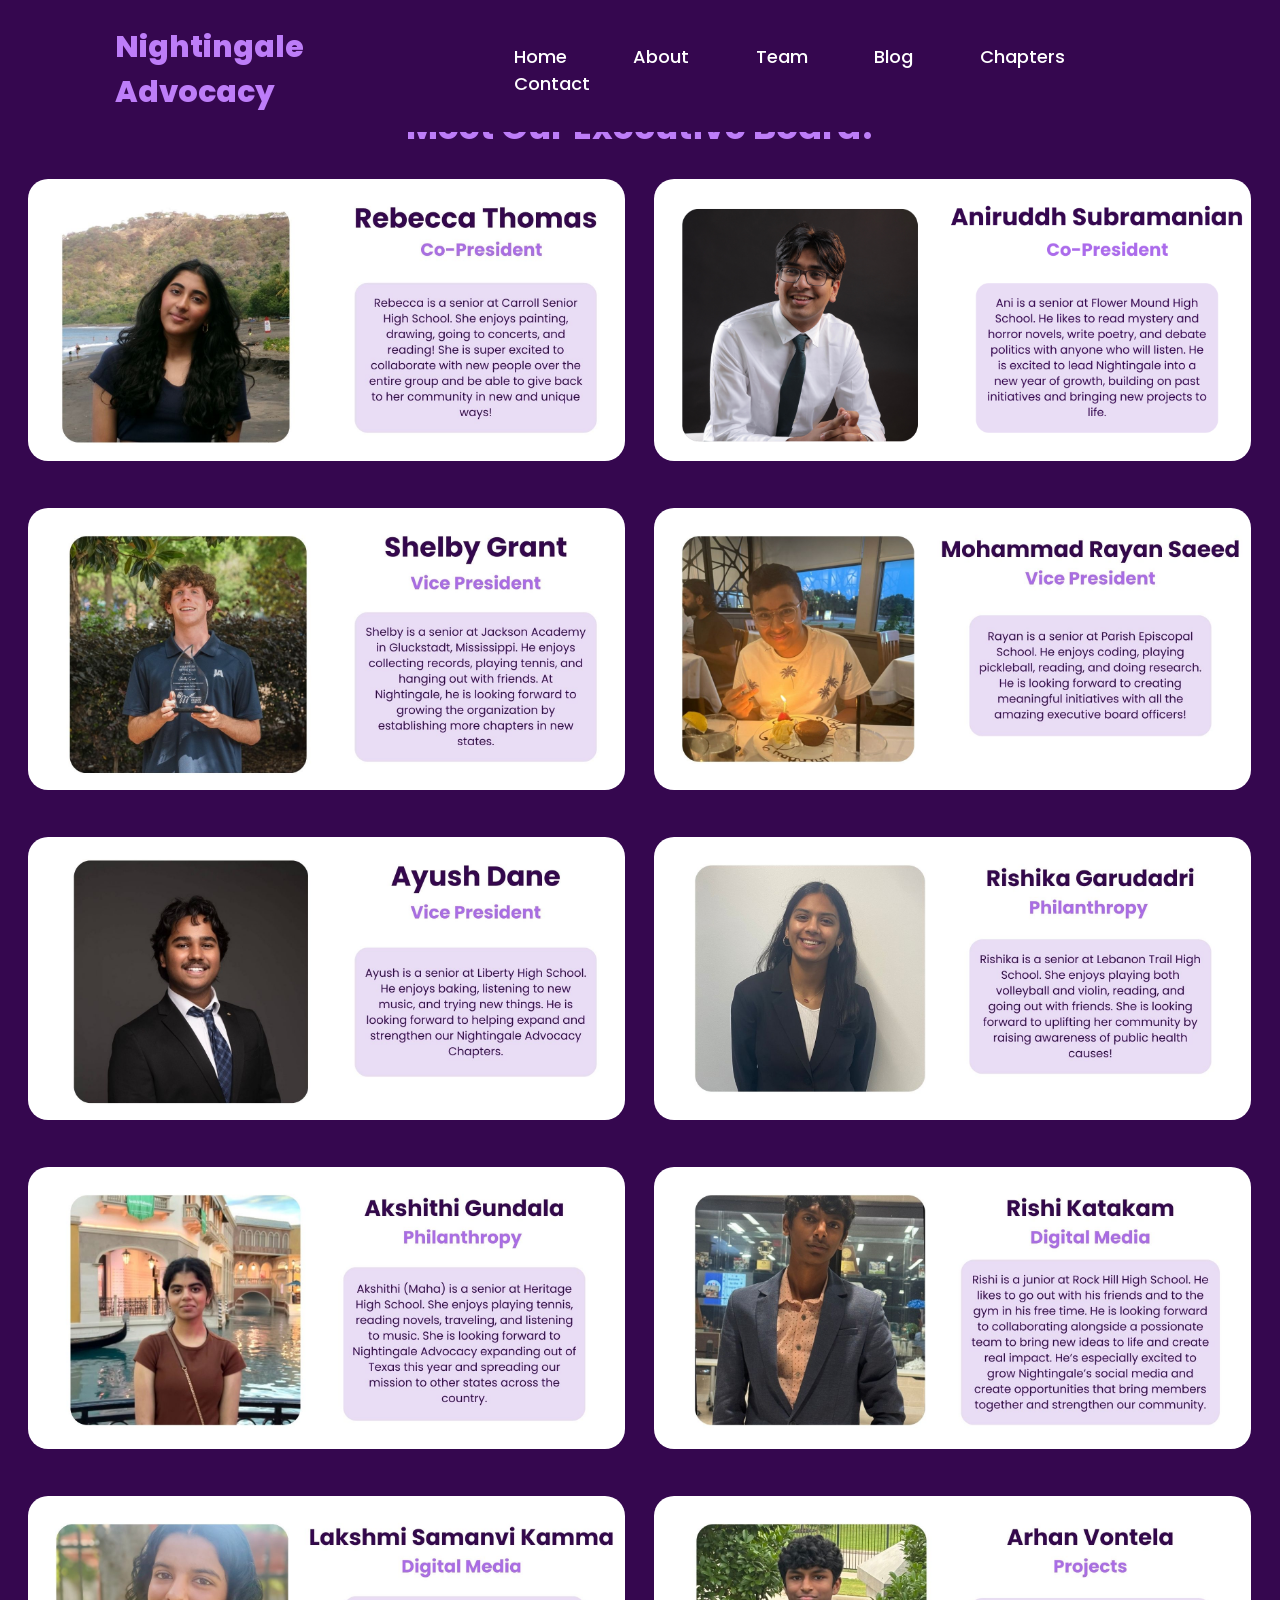
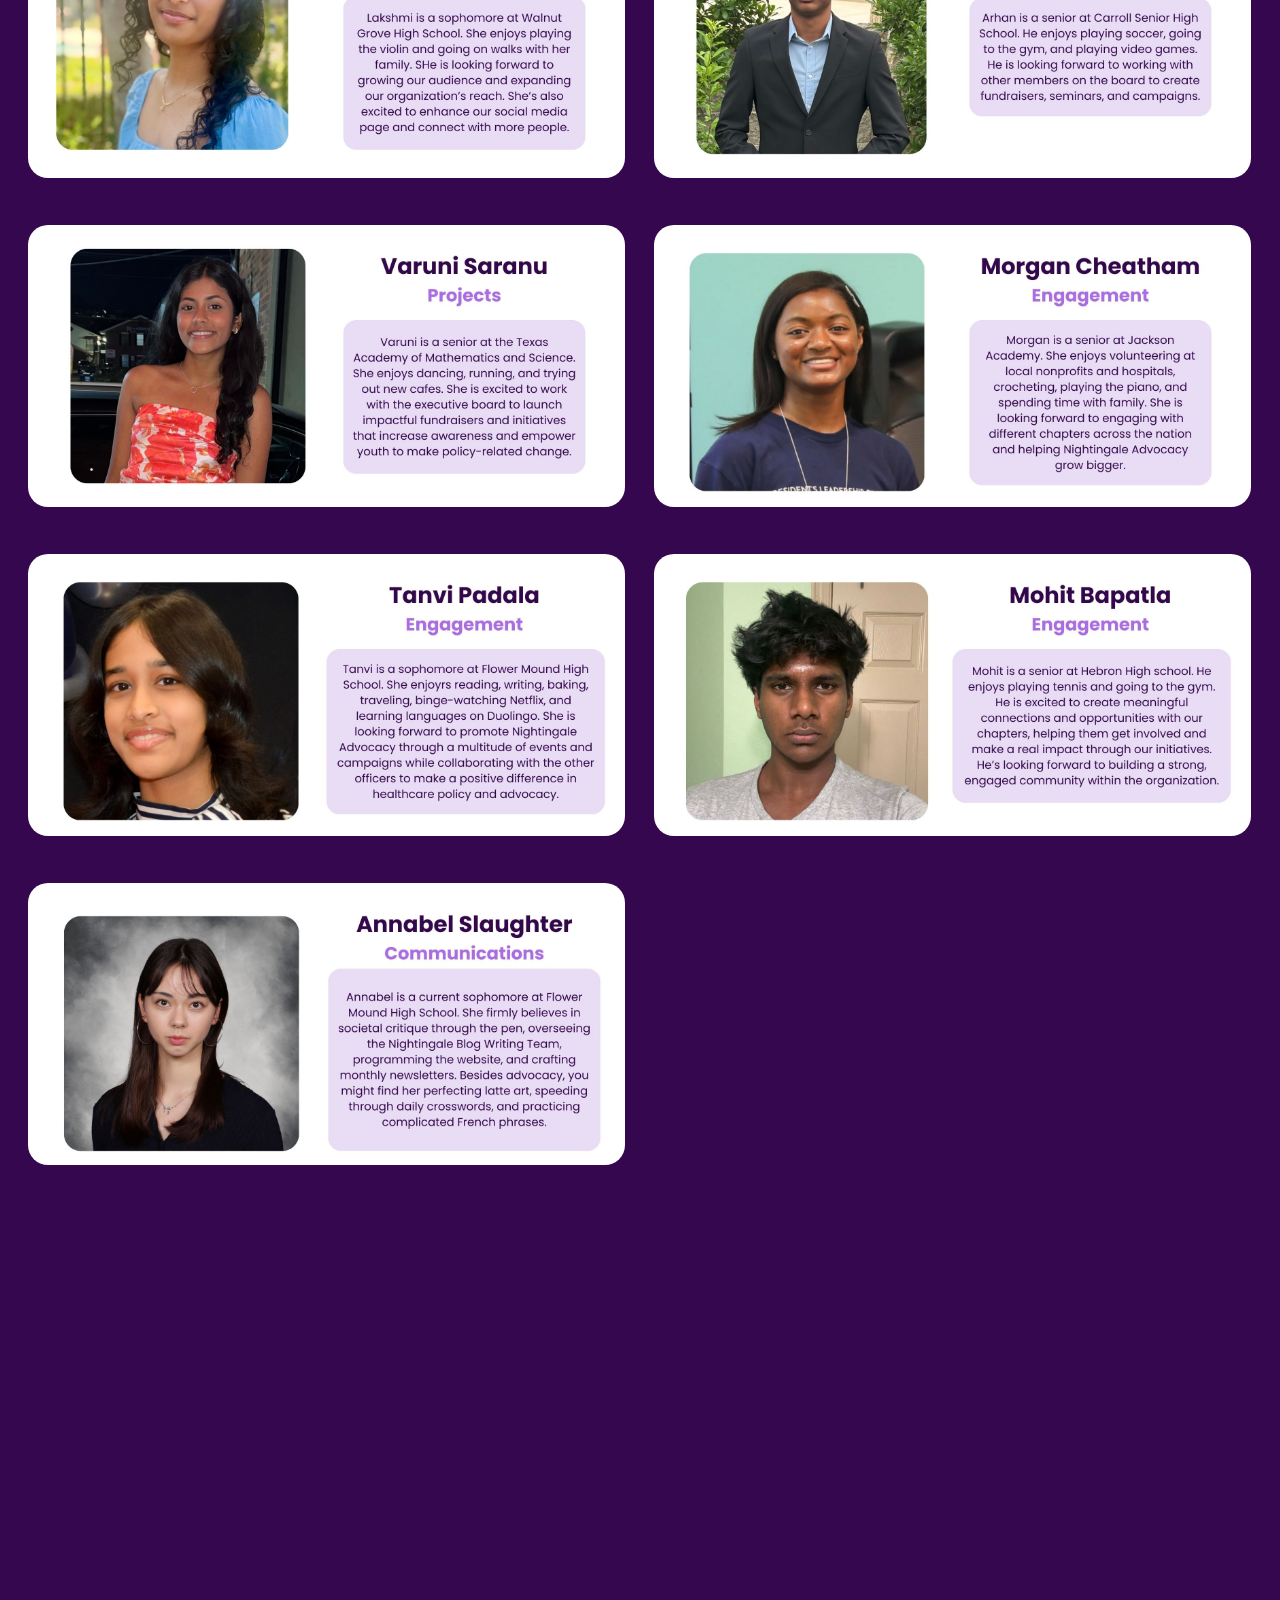
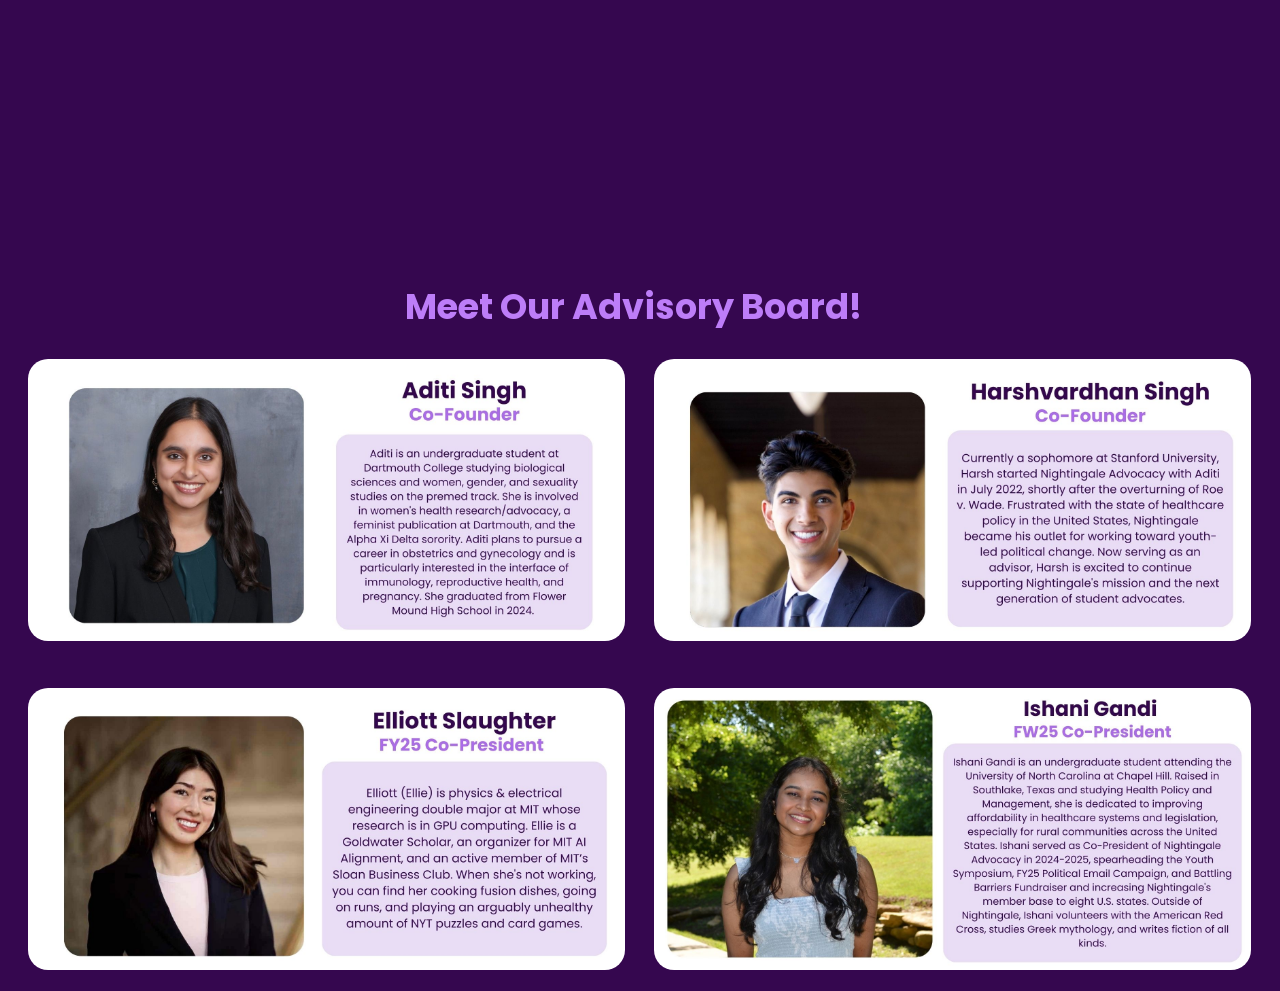
==== Ragebait/team.html @ 2f923172 "Add files via upload" ====
<!doctype html>
<html lang="en">
  <head>
    <meta charset="UTF-8" />
    <meta name="viewport" content="width=device-width, initial-scale=1.0" />
    <link
      rel="stylesheet"
      href="https://cdnjs.cloudflare.com/ajax/libs/font-awesome/6.5.2/css/all.min.css"
    />
    <link rel="stylesheet" href="style.css" />
    <link rel="shortcut icon" href="images/nightingalelogo_35074f.png" />
    <title>Nightingale Advocacy | The Future of Healthcare Reform</title>
  </head>
  <body>
    <header>
      <a href="index.html" class="logo">Nightingale Advocacy</a>
      <nav>
        <a href="index.html" class="active"> Home</a>
        <a href="about.html">About</a>
        <a href="team.html">Team</a>
        <a href="blog.html">Blog</a>
        <a href="chapters.html">Chapters</a>
        <a href="mailto:nightingaleadvocacy@gmail.com">Contact</a>
      </nav>
    </header>
    <section class="team">
      <h1 class="team">Meet Our Executive Board!</h1>
      <div class="container">
        <div class="exec-cards-a">
          <img src="images/rebecca bio.jpg" alt="Rebecca Thomas" />
        </div>
        <div class="exec-cards-b">
          <img src="images/ani bio.png" alt="Aniruddh Subramanian" />
        </div>
      </div>

      <div class="container">
        <div class="exec-cards-a">
          <img src="images/shelby bio.jpg" alt="Shelby Grant" />
        </div>
        <div class="exec-cards-b">
          <img src="images/rayan bio.jpg" alt="Mohammed Rayan Saeed" />
        </div>
      </div>

      <div class="container">
        <div class="exec-cards-a">
          <img src="images/ayush bio.jpg" alt="Ayush Dane" />
        </div>
        <div class="exec-cards-b">
          <img src="images/rishika bio.jpg" alt="Rishika Garudadri" />
        </div>
      </div>

      <div class="container">
        <div class="exec-cards-a">
          <img src="images/maha bio.jpg" alt="Maha Gundala" />
        </div>
        <div class="exec-cards-b">
          <img src="images/rishi bio.jpg" alt="Rishi Katakam" />
        </div>
      </div>

      <div class="container">
        <div class="exec-cards-a">
          <img src="images/lakshmi bio.jpg" alt="Lakshmi Samanvi Kamma" />
        </div>
        <div class="exec-cards-b">
          <img src="images/arhan bio.jpg" alt="Arhan Vontela" />
        </div>
      </div>

      <div class="container">
        <div class="exec-cards-a">
          <img src="images/varuni bio.jpg" alt="Varuni Saranu" />
        </div>
        <div class="exec-cards-b">
          <img src="images/morgan bio.jpg" alt="Morgan Cheatham" />
        </div>
      </div>

      <div class="container">
        <div class="exec-cards-a">
          <img src="images/tanvi bio.jpg" alt="Tanvi Padala" />
        </div>
        <div class="exec-cards-b">
          <img src="images/mohit bio.jpg" alt="Mohit Bapatla" />
        </div>
      </div>

      <div class="container">
        <div class="exec-cards-a">
          <img src="images/annabel.jpg" alt="Annabel Slaughter" />
        </div>
      </div>
    </section>

    <section class="advisory">
      <h1 class="advisory">Meet Our Advisory Board!</h1>
      <div class="container-2">
        <div class="exec-cards-c">
          <img src="images/aditi.jpg" alt="Aditi Singh" />
        </div>
        <div class="exec-cards-d">
          <img src="images/harshvardhan.jpg" alt="Harshvardhan Singh" />
        </div>
      </div>
      <div class="container-2">
        <div class="exec-cards-c">
          <img src="images/elliott.jpg" alt="Elliott Slaughter" />
        </div>
        <div class="exec-cards-d">
          <img src="images/ishani.jpg" alt="Ishani Gandi" />
        </div>
      </div>
    </section>
  </body>
</html>
---- Ragebait/style.css ----
@import url(https://fonts.googleapis.com/css2?family=Poppins%3Awght%40100%3B200%3B300%3B400%3B500%3B600&display=swap%27%29%3B);

*{
    margin: 0;
    padding: 0;
    box-sizing: border-box;
    text-decoration: none;
    border: none;
    outline: none;
    font-family: 'Poppins', sans-serif;
    scroll-behavior: smooth;}

    html{
        font-size: 62.5%;
    }

    body{
        width: 100%;
        height: 100vh;
        overflow-x: hidden;
        background-color: #35074f; /* change this later */
        color: white;
    }

    header{ /* change all these image details as you see fit later..maybe make it cuter? */
        margin-top: 0;
        position: fixed;
        top: 0;
        left: 0;
        width: 100%;
        padding: 1rem 9%;
        padding-top: 25px;
        padding-bottom: 17px;
        background-color: #35074f;
        filter: drop-shadow(10px);
        display: flex;
        justify-content: space-between;
        align-items: center;
        z-index: 1001;
    }

        .logo{
            font-size: 3rem;
            color: #bd7df8; /* change later to match color scheme */
            font-weight: 800;
            cursor: pointer;
            transition: 0.5s ease;

        }

        .logo:hover{
            transform: scale(1.1);
        }

        nav a{
            font-size: 1.8rem;
            color: white; /* change later to match color scheme */
            margin-left: 6.36rem;
            font-weight: 500;
            transition: 0.3s ease;
            border-bottom: 3px solid transparent;
        }

        nav a:hover,
        nav a:active{
            color: #bd7df8; /* change later to match color scheme */
            border-bottom: 3px solid #bd7df8; 
        }

        @media(max-width:995px){
            nav{
                position: absolute; /* modify all da color stuff here */
                display: none;
                top: 0;
                right: 0;
                width: 40%;
                border-left: 3px solid #bd7df8;
                border-bottom: 3px solid #bd7df8;
                border-bottom-left-radius: 2rem;
                padding: 1rem solid;
                background-color: #35074f;
                border-top: 0.1rem solid#bd7df8;

            }
        
        
        nav.active{
            display: block;
        }
        
        nav a{
            display: block;
            font-size: 2rem;
            margin:3rem 0;
        }

        nav a:hover,
        nav a:active{
            padding: 1rem;
            border-radius: 0.5rem;
            border-bottom: 0.5rem solid #bd7df8;
        }
}


section{
    min-height: 100vh;
    padding: 5rem 9%;
}

.home{
    display: flex;
    justify-content: center;
    align-items: center;
    gap: 8rem;
    background-color: #35074f;
}

.home .home-content h1{
    font-size: 6rem;
    font-weight:700;
    line-height: 1.3;
    margin-top: 6rem;
}

span{
    color: #bd7df8;
}

.home-content h3{
    font-size: 4rem;
    margin-bottom: 1rem;
    font-weight: 500;
    margin: 1.3rem 0;
}

.home-content p{
    font-size: 1.4rem;
    margin: 1rem 0 0 0;
    text-align: justify;
}

.home-img{
    border-radius: 50%; 
}

.home-img img{
    position: relative;
    width: 32vw;
    border-radius: 50%;
    box-shadow: 0 0 25px solid #bd7df8;
    cursor: pointer;
    transition: 0.2s linear;
}

.home-img img:hover{
    font-size: 1.8rem;
    font-weight: 500;;
}

.social-icons a{
    display: inline-flex;
    justify-content: center;
    align-items: center;
    width: 4rem;
    height: 4rem;
    background-color: transparent;
    border: 0.2rem solid #bd7df8;
    font-size: 2rem;
    border-radius: 50%;
    margin: 3rem 1.5rem 3rem 0;
    transition: 0.3s ease;
    color: white; /* change later to match color scheme */
}

.social-icons a:hover{
    color:#bd7df8;
    transform: scale(1.3)translateY(-5px);
    background-color: #bd7df8;
    box-shadow: 0 0 25px #bd7df8;
}

.btn{
    display: inline-block;
    padding: 1rem 2.8rem;
    background-color: #35074f;
    border-radius: 4rem;
    font-size: 1.6rem;
    color: #bd7df8;
    letter-spacing: 0.3rem;
    font-weight: 600;
    border: 2px solid #bd7df8;
    transition: 0.3s ease;
    cursor: pointer;
}

.btn:hover{
    transform: scale(1.05);
    background-color: #bd7df8;
    color: #bd7df8;
box-shadow: 0 0 25px #bd7df8;
}

.typing-text{
    font-size: 34px; /*og 34px*/
    font-weight: 600;
    min-width: 280px;
}

.typing-text span{
    position: relative;
}

.typing-text span::before{
    content: "the future of healthcare reform";
    color: #bd7df8;
    animation: words 20s infinite
}

.typing-text span::after{
    content: "";
    background-color: #35074f;
    position: absolute;
    width: calc(100% + 8px);
    height: 100%;
    border-left: 3px solid #35074f;
    right: -8;
    animation: cursor 0.6s infinite;
}

@keyframes cursor{
    to{
        border-left: 3px solid #bd7df8;
        }
}

@keyframes words{
    0%, 20%{
        content: "a youth-led nonprofit";
    }
    21%, 40%{
        content: "1.7K+ student advocates";
        }
    41%, 60%{
        content: "next-gen policy reform";
    }
    61%, 80%{
        content: "50+ chapters nationwide";
    }
    81%, 100%{
        content: "the future of healthcare";
    }
}

@media (max-width: 1000px){
    .home{
        gap: 4rem;
    }
}

@media (max-width: 995px){
    .home{
        flex-direction: column;
        margin: 5rem 4rem;
    }
}

    .home .home-content h3{
        font-size: 3rem;
    }

    .home .home-content h1{
        font-size: 6rem;
    }

    .home-img img{
        width: 70vh;
        margin-top: 4rem;
    }

    .about .about-mission h1{
        font-size: 4rem;
        color: #35074f;
        text-align: center;
        margin-top: 3rem;
    }

    .about .about-mission p{
        font-size: 1.5rem;
        margin-top: 2rem;
        line-height: 1.6;
        margin-right: 5rem;
        margin-left: 5rem;
        color: black;
        
    }

    .about .white-box{
        background-color: white;
        border: 2px solid #bd7df8;
        padding-right: 7px;
        padding-left: 7px;
        padding-bottom: 35px;
        margin-top: 50px;
        margin-bottom: 20px;
        border-radius: 20px;

    }

    .about .about-origins h1{
        font-size: 3.7rem;
        color: #35074f;
        margin-left: .005rem;
    }

    .about .about-origins p{
        font-size: 1.7rem;
        width: 45%;
        height: 100%;
        margin-top: 5rem;
        margin-bottom: 10rem;
        color: rgb(89, 89, 89);
        float: left;

    }

    .about .poople-box{
        background-color: #e7d5f9;
        border: 2px solid #35074f;
        padding-right: 0px;
        padding-left: 148px;
        padding-bottom: 35px;
        padding-top: 25px;
        margin-right: -250px;
        margin-left: -150px;
        margin-top: 50px;
        height: 58rem;
    }

    

    .about .origins-img{
        float: right;
        width: 50%;
        height: 50%;
        margin: 0 0 15rem 0;

    }

    .team h1{
        font-size: 3.5rem;
        color: #bd7df8;
        text-align: center;
        margin-top: 5rem;
    }

    .team .container{
        width: 100%;
    }

    .team .exec-cards-a{
        width: 47%;
        float: left;
        margin: 2.5% 0 1.5% -8.3%;
        
    }

    .team .exec-cards-b{
        width: 47%;
        float: right;
        margin: 2.5% 1.7% 1.5% 0;
        
    }

    .team .exec-cards-a img{
        width: 121%;
        height: 121%;
        border-radius: 20px;
    }

    .team .exec-cards-b img{
        width: 121%;
        height: 121%;
        border-radius: 20px;
    }

 @media screen and (max-width: 995px){
    .team .container{
        display:flex;
        flex-direction: row;
        justify-content: center;
        align-items: center;
    }
 }

 .team .exec-cards-a img:hover{
    transform: scale(1.025);
    box-shadow: 0 0 25px #bd7df8;
 }

 .team .exec-cards-b img:hover{
    transform: scale(1.025);
    box-shadow: 0 0 20px #bd7df8;
}

.chapters h1{
    color: #bd7df8;
    font-size: 5rem;
    margin-top: 5rem;
    text-align: center;
    margin-right:1.3rem;
}

.chapters .chapter-imgs{
    position: relative;
    
}

.chapters .chapter-imgs img{
    width: 70%;
    height: 70%;
    position: relative;
    margin: 5rem 15.5rem 0rem 19.35rem;
    border-radius: 20px;
    align-self: center;
}

.chapters .chapter-imgs .btn{
    position: absolute;
    right: 552px;
    bottom:30px;
    z-index: 1000;
    background-color: transparent;
}
 
.chapters .chapter-imgs .btn:hover{
    background-color: #bd7df8;
    box-shadow: 0 0 25px #bd7df8;
}

.chapters .chapter-imgs img:hover{
    transform: scale(1.015);
    box-shadow: 0 0 25px #bd7df8;
}

#blog{
    display: flex;
    justify-content: center;
    align-items: center;
    flex-direction: column;
    padding: 40px;
    border-bottom: 1px solid #bd7df8;
}
 .blog-title{
    display: flex;
    justify-content: center;
    align-items: center;
    flex-direction: column;

}
 .blog-title h3{
    font-size: 2.5rem;
    color: #bd7df8;
    font-weight: 600;

 }
 .blog-container{
    display: flex;
    justify-content: center;
    align-items: center;
    margin: 20px 0px;
    flex-wrap: wrap;

 }
.blog-box1{
    width: 300px;
    height: auto;
    background-color: white;
    border: 1px solid white;
    margin: 20px;
 }
  .blog-img{
    display: flex;
    justify-content: center;
  }
blog-img img{
        width: 10%;
        height: 10%;
        object-fit: cover;
        object-position: center;
    }

    .blog-text{
        padding: 30px;
        display: flex;
        flex-direction: column;

    }
    .blog-text span{
        color: #e7d5f9;
        font-size: 1rem;
    }

    footer {
    background-color: #484848; 
    padding: 20px;               
    border: 1px solid #484848;     
    margin: 20px;   
    margin-left: -20px;     
    margin-right: -20px;    
    border-radius: 8px;         
    text-align: center;         
    color: white;
    font-size: 1.4rem;      
}



footer a {
    color: #bd7df8;            
    text-decoration: none;     
}

footer a:hover {    
    text-decoration: underline; 
}

.footer-list {
  display: flex; 
  justify-content: space-between;
  align-items: center;
  gap: 0;
  margin-right:400px;
  margin-left:400px;
  margin-top: 10px;

}

.footer-list ul {
  list-style-type: none; 
  flex: 1; 
  margin: 1rem;
}

.advisory h1{
        font-size: 3.5rem;
        color: #bd7df8;
        text-align: center;
        margin-top: 253rem;
        margin-right: 1.3rem;
    }

    .advisory .container-2{
        width: 100%;
    }

    .advisory .exec-cards-c{
        width: 47%;
        float: left;
        margin: 2.5% 0 1.5% -8.3%;
        
    }

    .advisory .exec-cards-d{
        width: 47%;
        float: right;
        margin: 2.5% 1.7% 1.5% 0;
        
    }

    .advisory .exec-cards-c img{
        width: 121%;
        height: 121%;
        border-radius: 20px;
    }

    .advisory .exec-cards-d img{
        width: 121%;
        height: 121%;
        border-radius: 20px;
    }

 @media screen and (max-width: 995px){
    .advisory .container-2{
        display:flex;
        flex-direction: row;
        justify-content: center;
        align-items: center;
    }
 }

 .advisory .exec-cards-c img:hover{
    transform: scale(1.025);
    box-shadow: 0 0 25px #bd7df8;
 }

 .advisory .exec-cards-d img:hover{
    transform: scale(1.025);
    box-shadow: 0 0 20px #bd7df8;
}

.blog .main .column{
    width: 48%;

}

.post .post-img{
    width: 100%;
    height: 300px;
    object-fit: cover;
    border-radius: 2.5%
}
    
.user-info img{
    width: 2.5rem;
}

.user-info{
    display: flex;
    align-items: center;
    margin: 1rem 0;
    font-size: 1.2rem;
    font-weight: 500;
}

.user-info span{
    margin-left: 0.5rem;
    color: #bd7df8;
    font-weight: 505;
    font-size: 1.4rem;
}

.post p{
    font-size: 1.2rem;
    font-weight: 400;
    line-height: 1.5rem;
    opacity: .8;
    text-align: justify;
    color: black;
}

.post-info h2{
    color: #35074f;
    font-size: 1.71rem;
    font-weight: 1000;
    
}

.post {
    background-color: white;
    box-shadow: rgba(0, 0, 0, 0.1) 0px 10px 15px -3px, rgba(0, 0, 0, 0.05) 0px 4px 6px -2px;
    margin-top: 2rem;
    border-radius: 2.5%;
    margin-bottom: 4.5rem;

}

.post-info{
    padding: 1.5rem;

}

.main{
    display: flex;
    justify-content: space-between;
    padding: 0 0.875rem;
    margin-top: 3rem;
}

.post-info h2:hover {
    text-decoration: underline;
    cursor: pointer;
}

.blog h1{
    color:#bd7df8;
    margin-top: 5rem;
    text-align: center;
    font-size: 3.5rem;
}

.post:hover{
     transform: scale(1.025);
    box-shadow: 0 0 25px #bd7df8;
}

.meetdablog h1{
    text-align: center;
    color: #bd7df8;
    font-size:3.5rem;
    margin-top: -3rem;
    margin-bottom: -2rem;
}

a:active {
  color: #35074f;
}
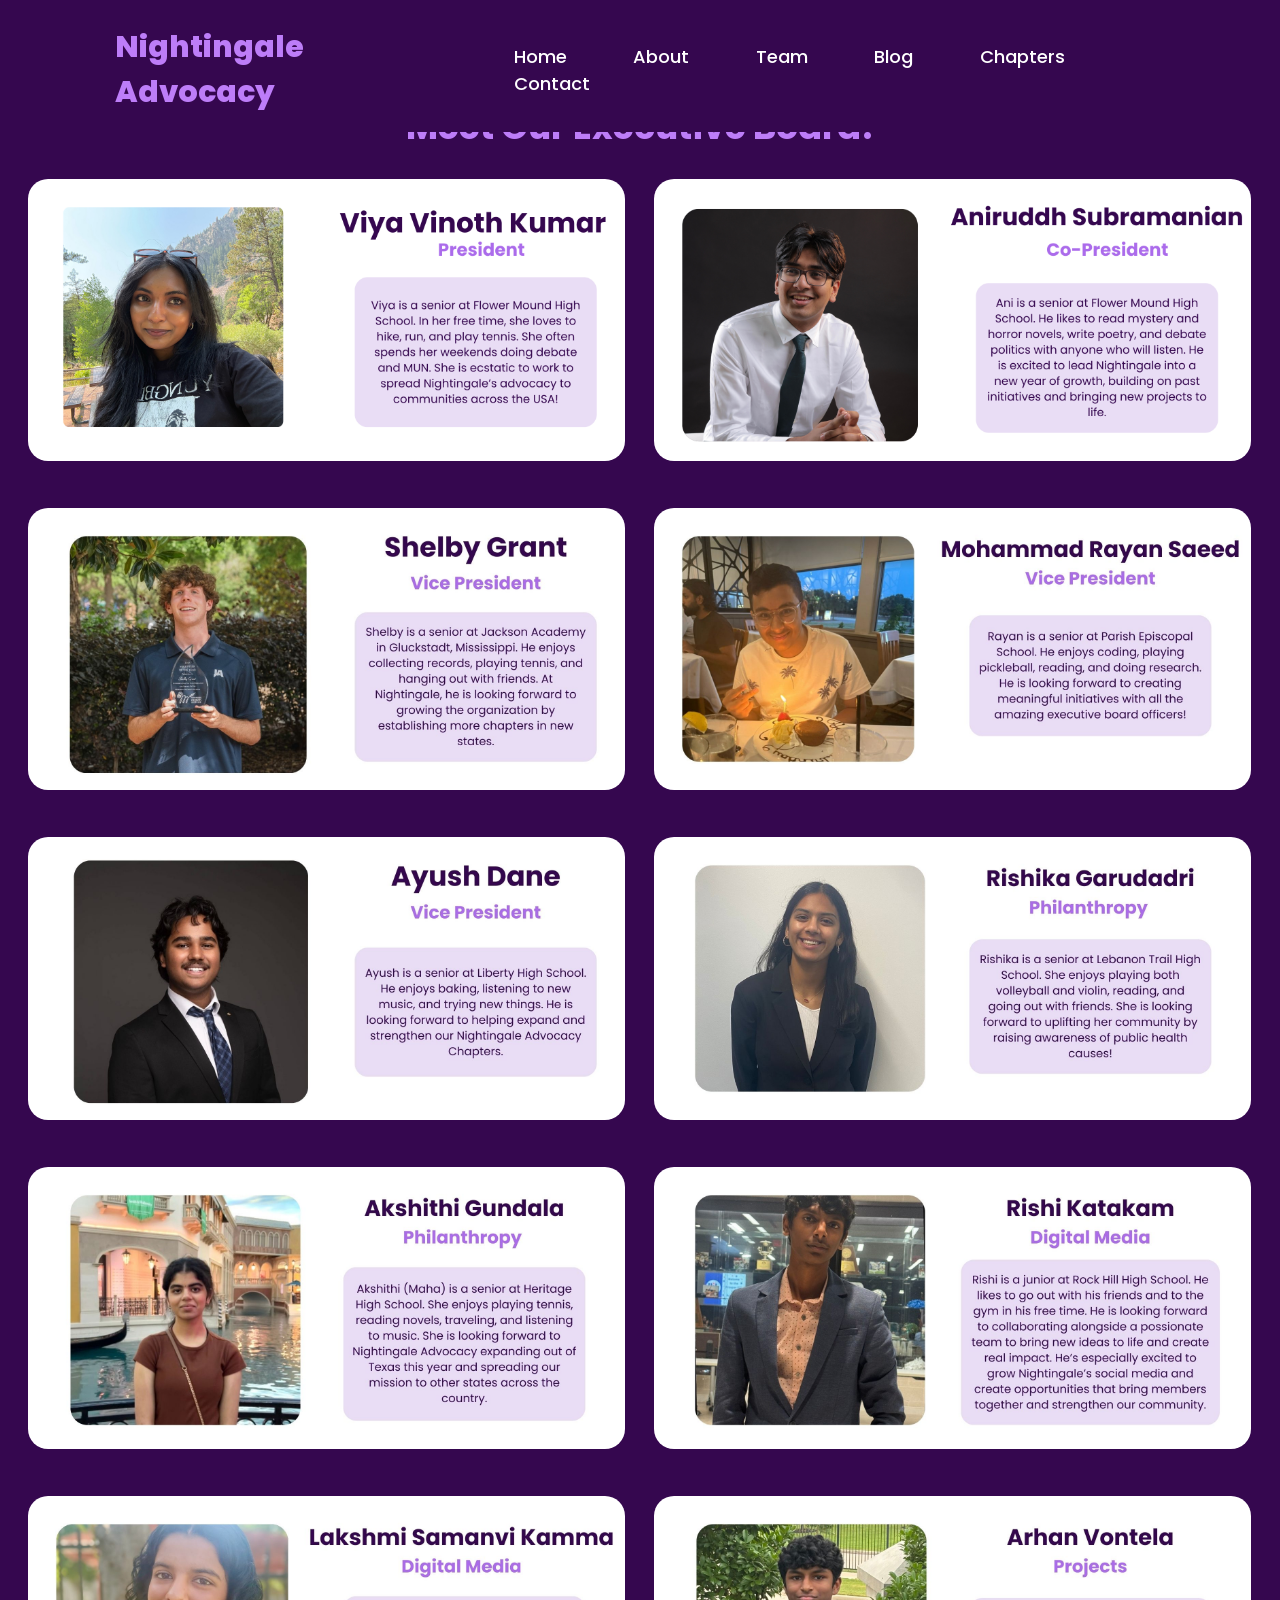
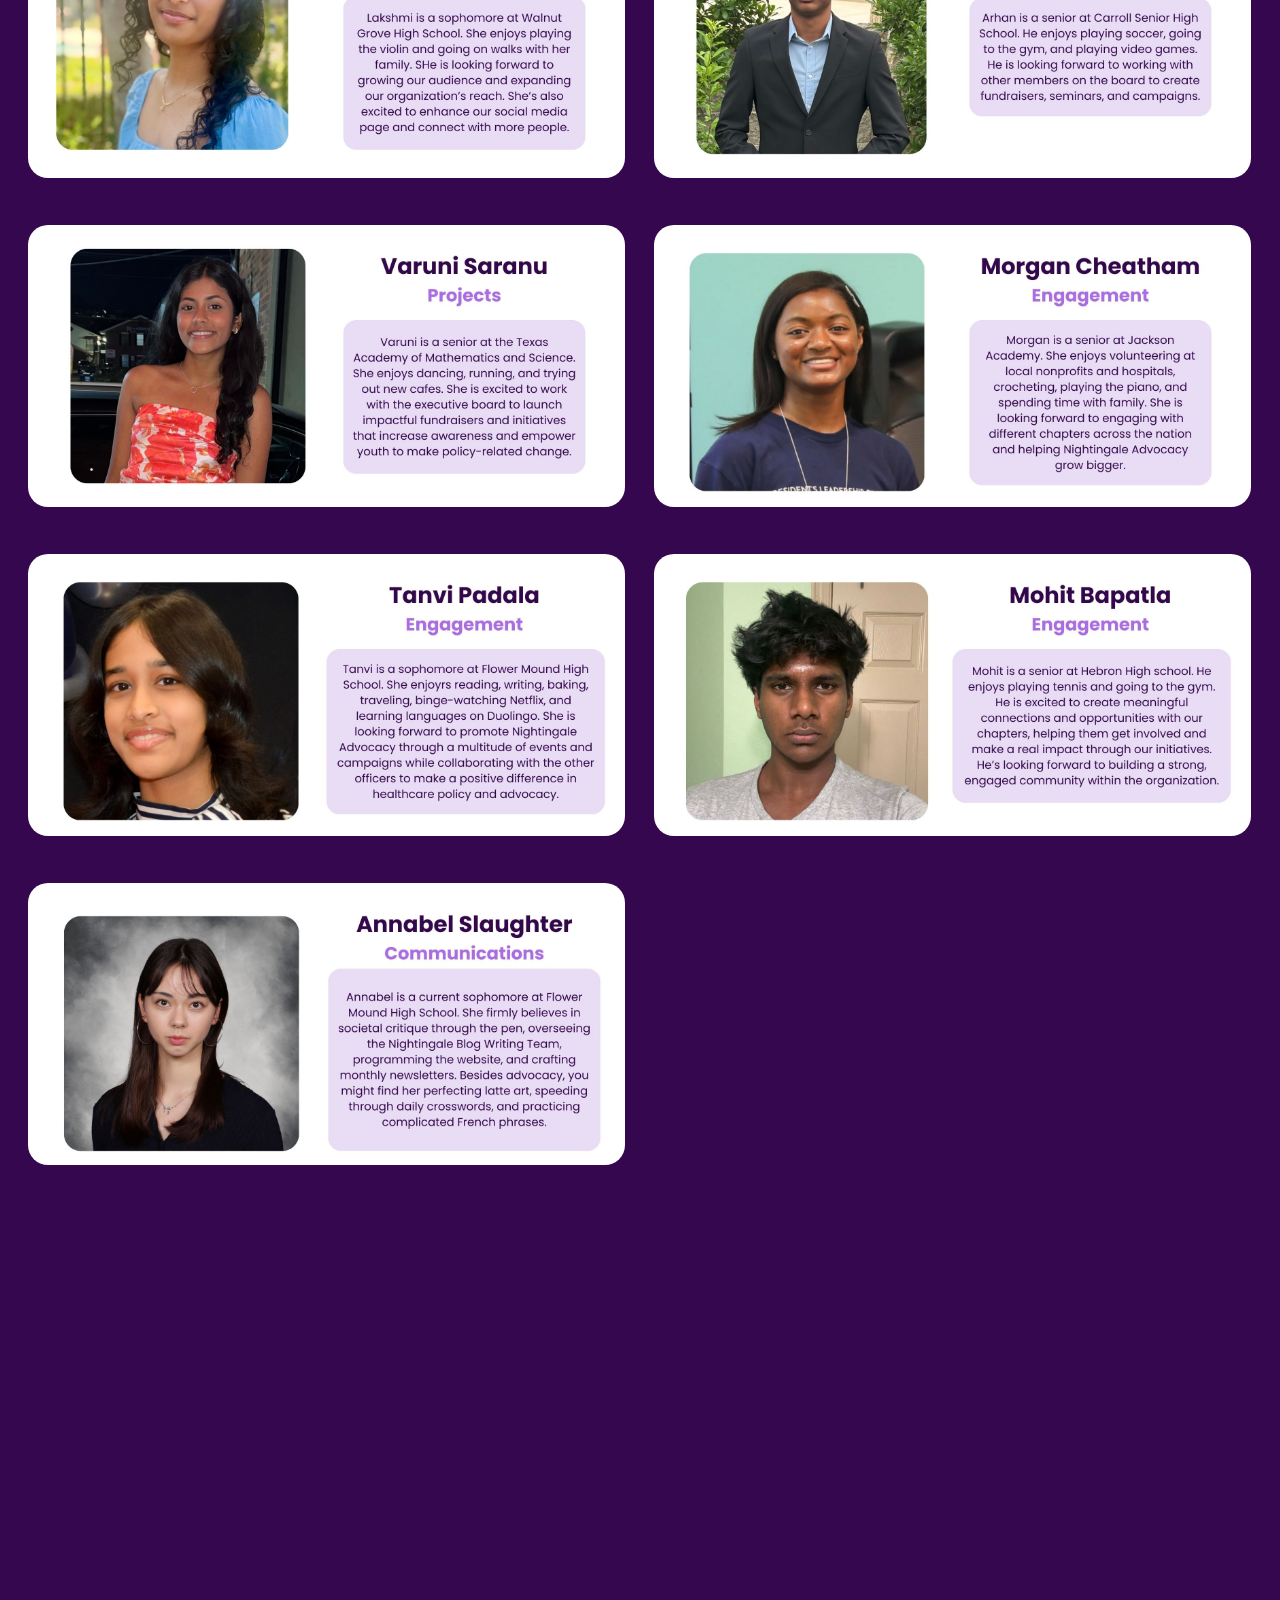
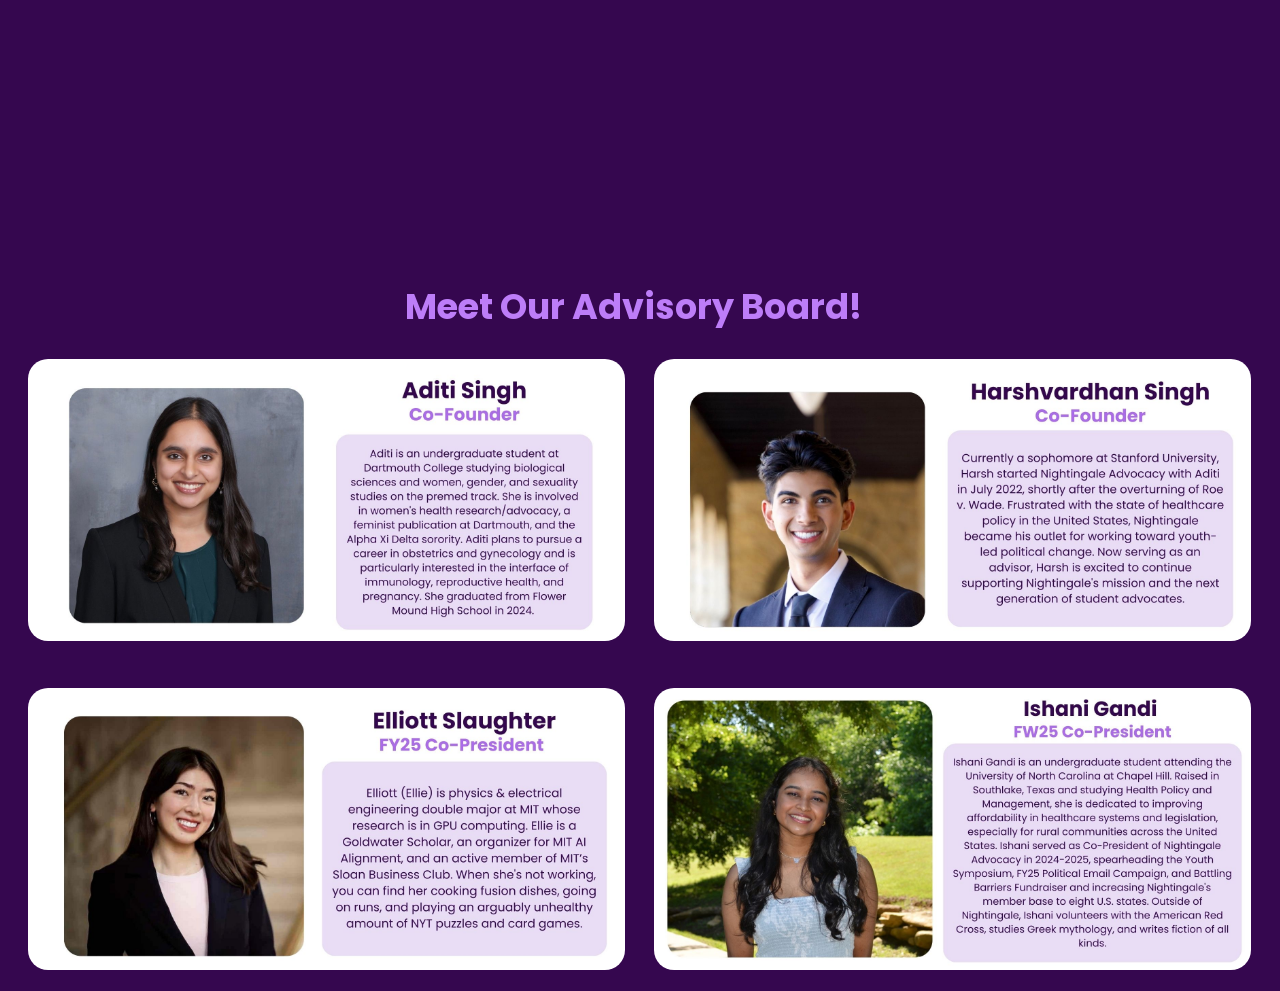
==== commit a842efc4: "Update team.html test for viewing new card   Signed-off-by: nightingaleadvocacy-lab <nightingaleadv" ====
--- a/Ragebait/team.html
+++ b/Ragebait/team.html
@@ -27,7 +27,7 @@
       <h1 class="team">Meet Our Executive Board!</h1>
       <div class="container">
         <div class="exec-cards-a">
-          <img src="images/rebecca bio.jpg" alt="Rebecca Thomas" />
+          <img src="images/Viya Vinoth Kumar.png" alt="Rebecca Thomas" />
         </div>
         <div class="exec-cards-b">
           <img src="images/ani bio.png" alt="Aniruddh Subramanian" />
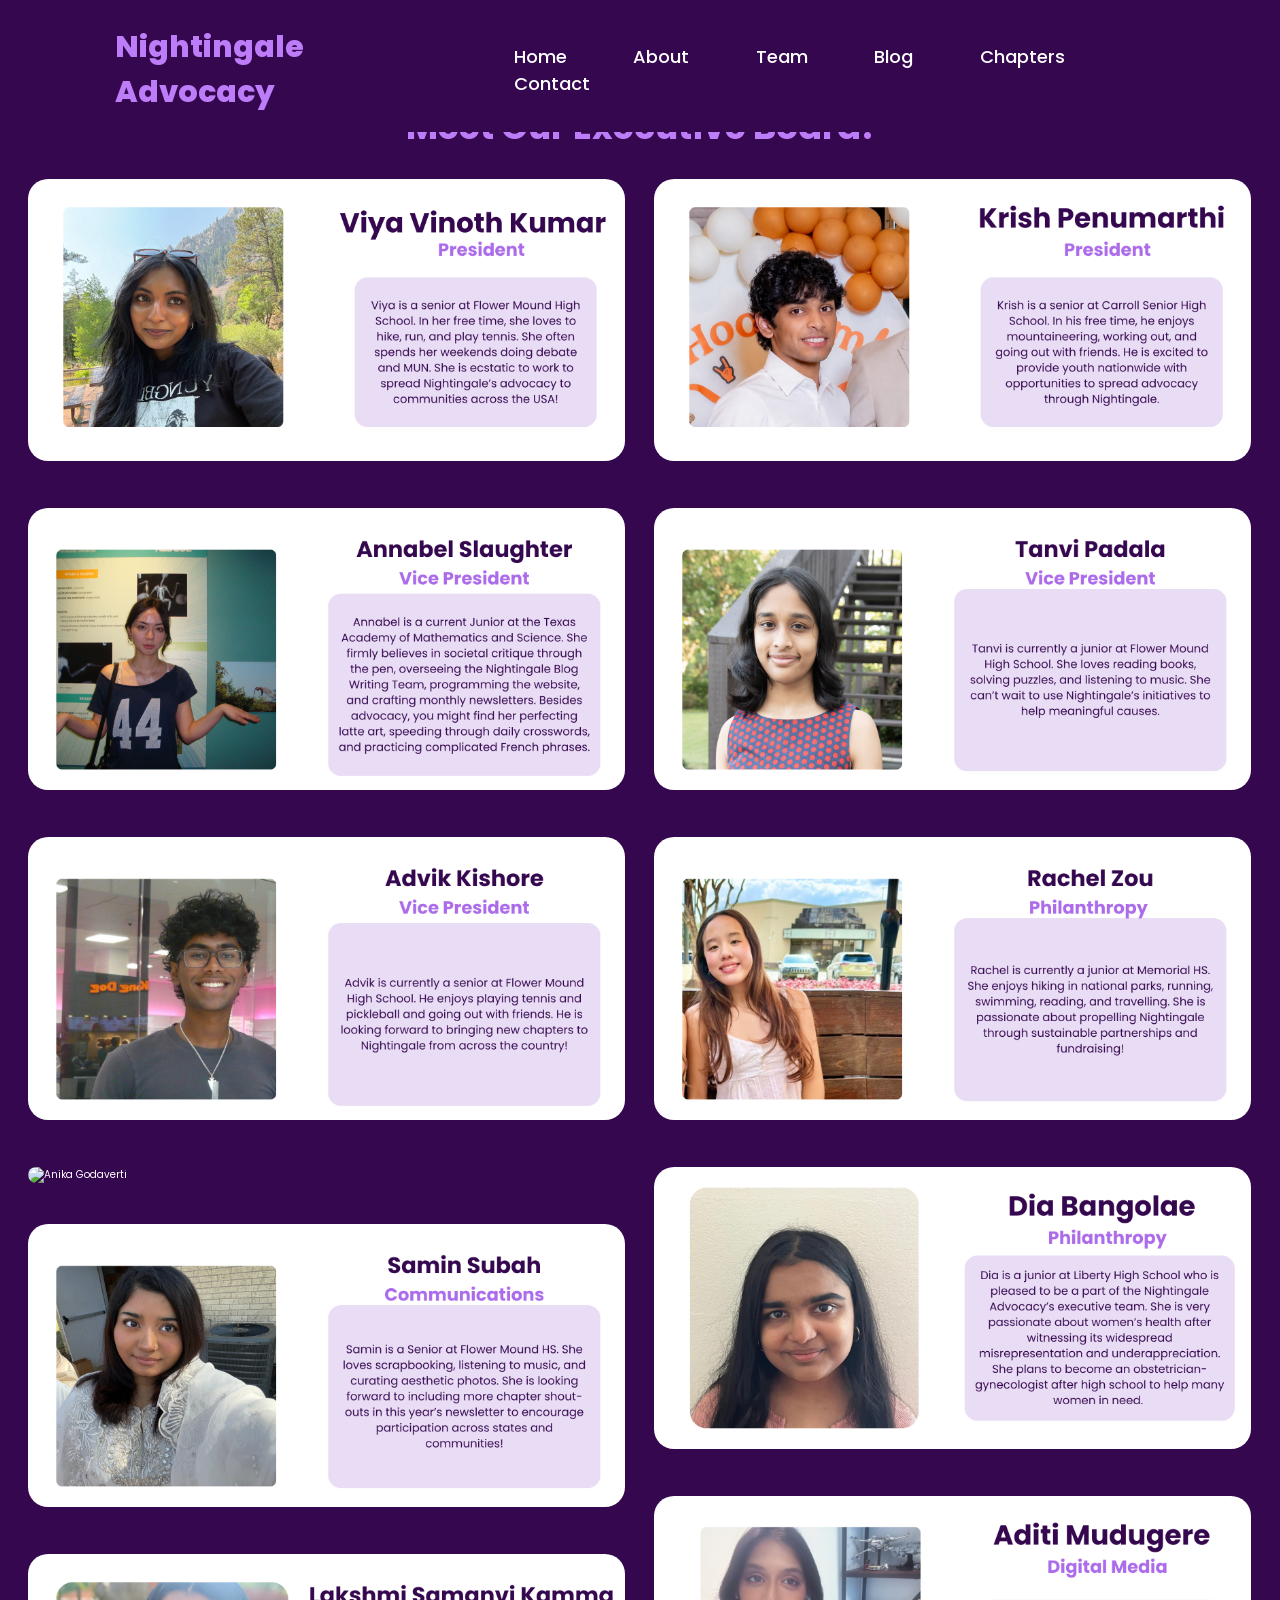
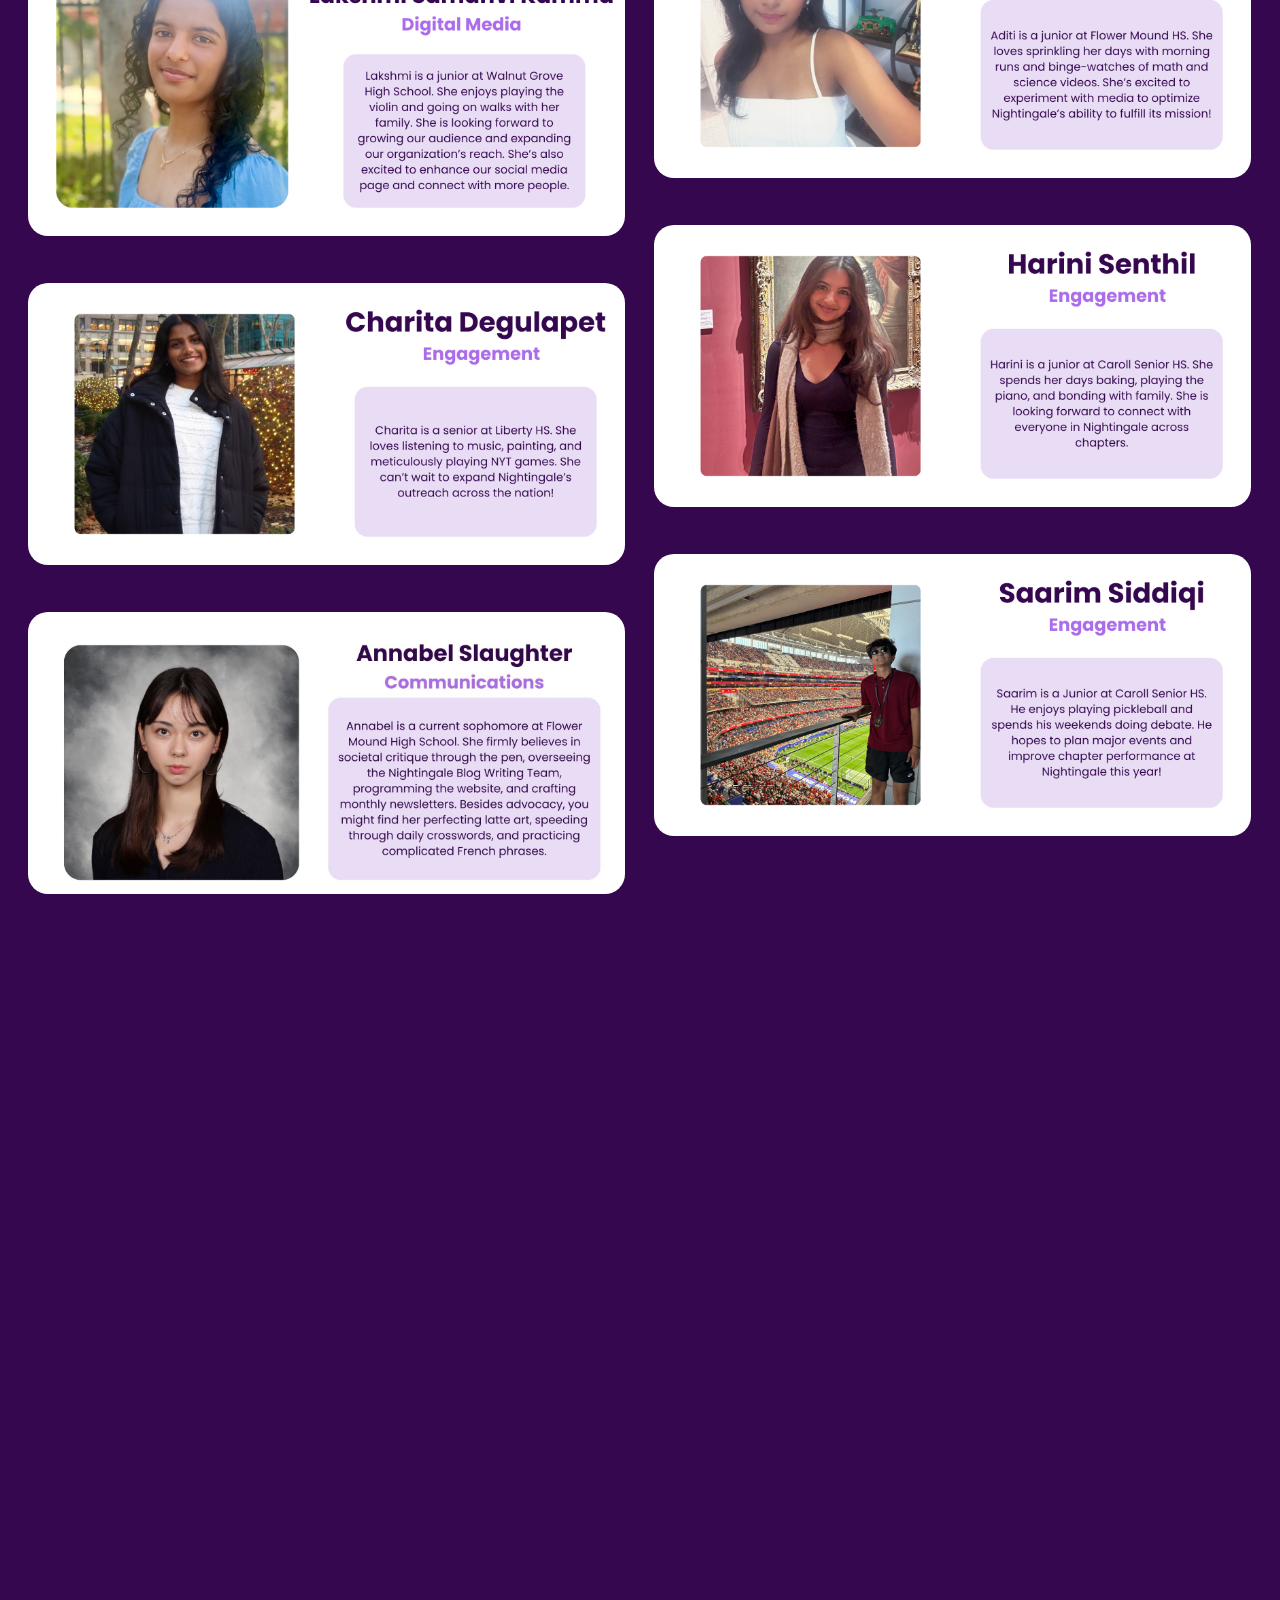
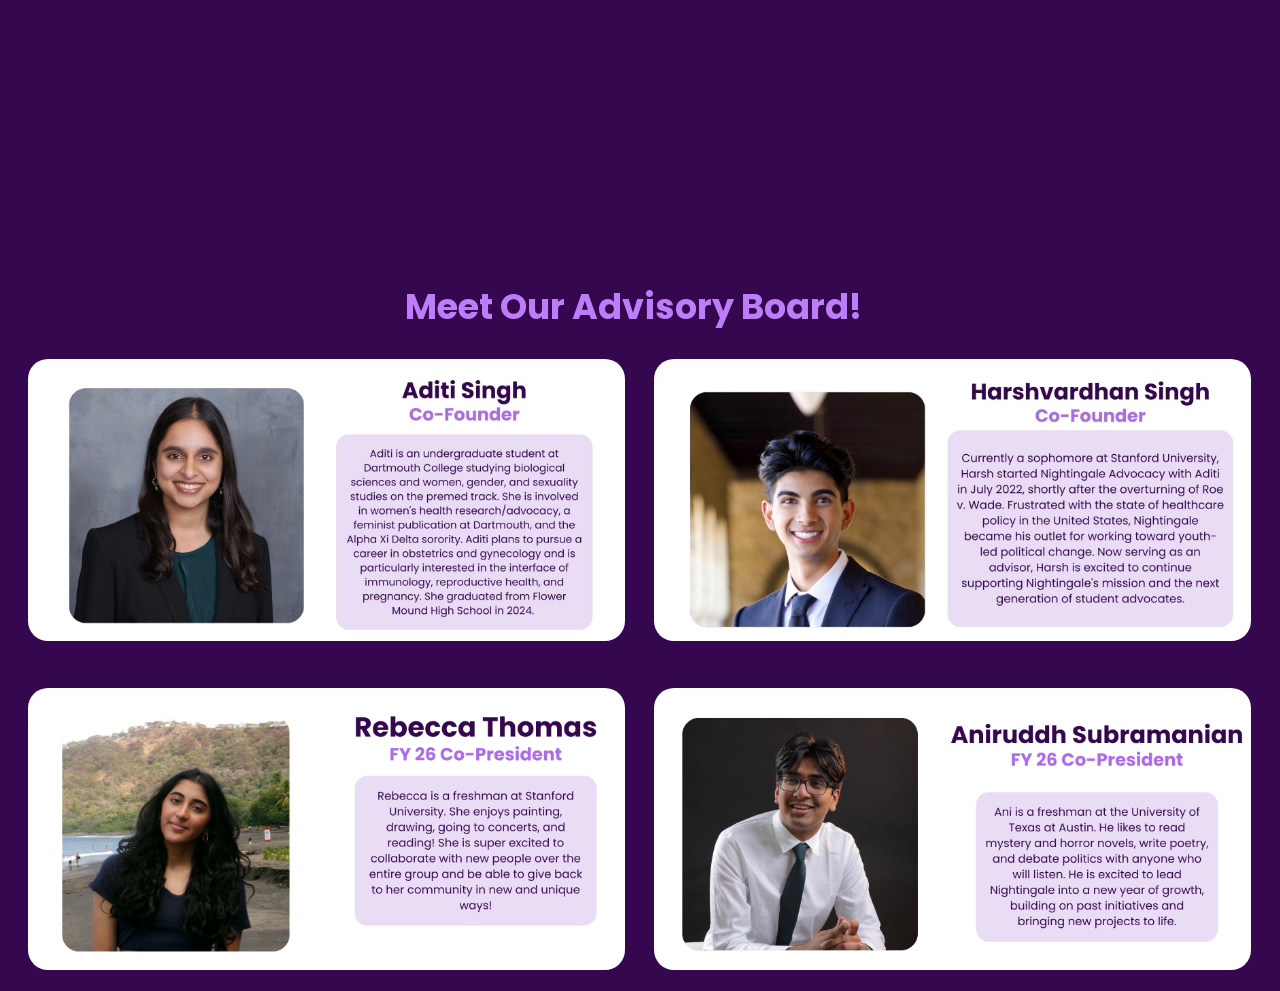
==== commit 0ad3a7c3: "Update team.html updated team FY27 bio photos  Signed-off-by: nightingaleadvocacy-lab <nightingalead" ====
--- a/Ragebait/team.html
+++ b/Ragebait/team.html
@@ -27,64 +27,64 @@
       <h1 class="team">Meet Our Executive Board!</h1>
       <div class="container">
         <div class="exec-cards-a">
-          <img src="images/Viya Vinoth Kumar.png" alt="Rebecca Thomas" />
+          <img src="images/Viya Vinoth Kumar.png" alt="Viya Vinoth Kumar" />
         </div>
         <div class="exec-cards-b">
-          <img src="images/ani bio.png" alt="Aniruddh Subramanian" />
+          <img src="images/Krish Penumarthi.png" alt="Krish Penumarthi" />
         </div>
       </div>
 
       <div class="container">
         <div class="exec-cards-a">
-          <img src="images/shelby bio.jpg" alt="Shelby Grant" />
+          <img src="images/Annabel Slaughter.png" alt="Annabel Slaughter" />
         </div>
         <div class="exec-cards-b">
-          <img src="images/rayan bio.jpg" alt="Mohammed Rayan Saeed" />
+          <img src="images/Tanvi Padala.png" alt="Tanvi Padala" />
         </div>
       </div>
 
       <div class="container">
         <div class="exec-cards-a">
-          <img src="images/ayush bio.jpg" alt="Ayush Dane" />
+          <img src="images/Advik Kishore.png" alt="Advik Kishore" />
         </div>
         <div class="exec-cards-b">
-          <img src="images/rishika bio.jpg" alt="Rishika Garudadri" />
+          <img src="images/Rachel Zou.png" alt="Rachel Zou" />
         </div>
       </div>
 
       <div class="container">
         <div class="exec-cards-a">
-          <img src="images/maha bio.jpg" alt="Maha Gundala" />
+          <img src="images/Anika Godaverti.png" alt="Anika Godaverti" />
         </div>
         <div class="exec-cards-b">
-          <img src="images/rishi bio.jpg" alt="Rishi Katakam" />
+          <img src="images/Dia Bagnole.png" alt="Dia Bangolae" />
         </div>
       </div>
 
       <div class="container">
         <div class="exec-cards-a">
-          <img src="images/lakshmi bio.jpg" alt="Lakshmi Samanvi Kamma" />
+          <img src="images/Samin Subah.png" alt="Samin Subah" />
         </div>
         <div class="exec-cards-b">
-          <img src="images/arhan bio.jpg" alt="Arhan Vontela" />
+          <img src="images/Aditi Mudugere.png" alt="Aditi Mudugere" />
         </div>
       </div>
 
       <div class="container">
         <div class="exec-cards-a">
-          <img src="images/varuni bio.jpg" alt="Varuni Saranu" />
+          <img src="images/Lakshmi Samanvi Kamma.png" alt="Lakshmi Samanvi Kamma" />
         </div>
         <div class="exec-cards-b">
-          <img src="images/morgan bio.jpg" alt="Morgan Cheatham" />
+          <img src="images/Harini Senthil.png" alt="Harini Senthil" />
         </div>
       </div>
 
       <div class="container">
         <div class="exec-cards-a">
-          <img src="images/tanvi bio.jpg" alt="Tanvi Padala" />
+          <img src="images/Charita Degulapet.png" alt="Charita Degulapet" />
         </div>
         <div class="exec-cards-b">
-          <img src="images/mohit bio.jpg" alt="Mohit Bapatla" />
+          <img src="images/Saris Siddiqi.png" alt="Saarim Siddiqi" />
         </div>
       </div>
 
@@ -107,10 +107,10 @@
       </div>
       <div class="container-2">
         <div class="exec-cards-c">
-          <img src="images/elliott.jpg" alt="Elliott Slaughter" />
+          <img src="images/Rebecca Thomas.png" alt="Rebecca Thomas" />
         </div>
         <div class="exec-cards-d">
-          <img src="images/ishani.jpg" alt="Ishani Gandi" />
+          <img src="images/Aniruddh Subramanian.png" alt="Aniruddh Subramanian" />
         </div>
       </div>
     </section>
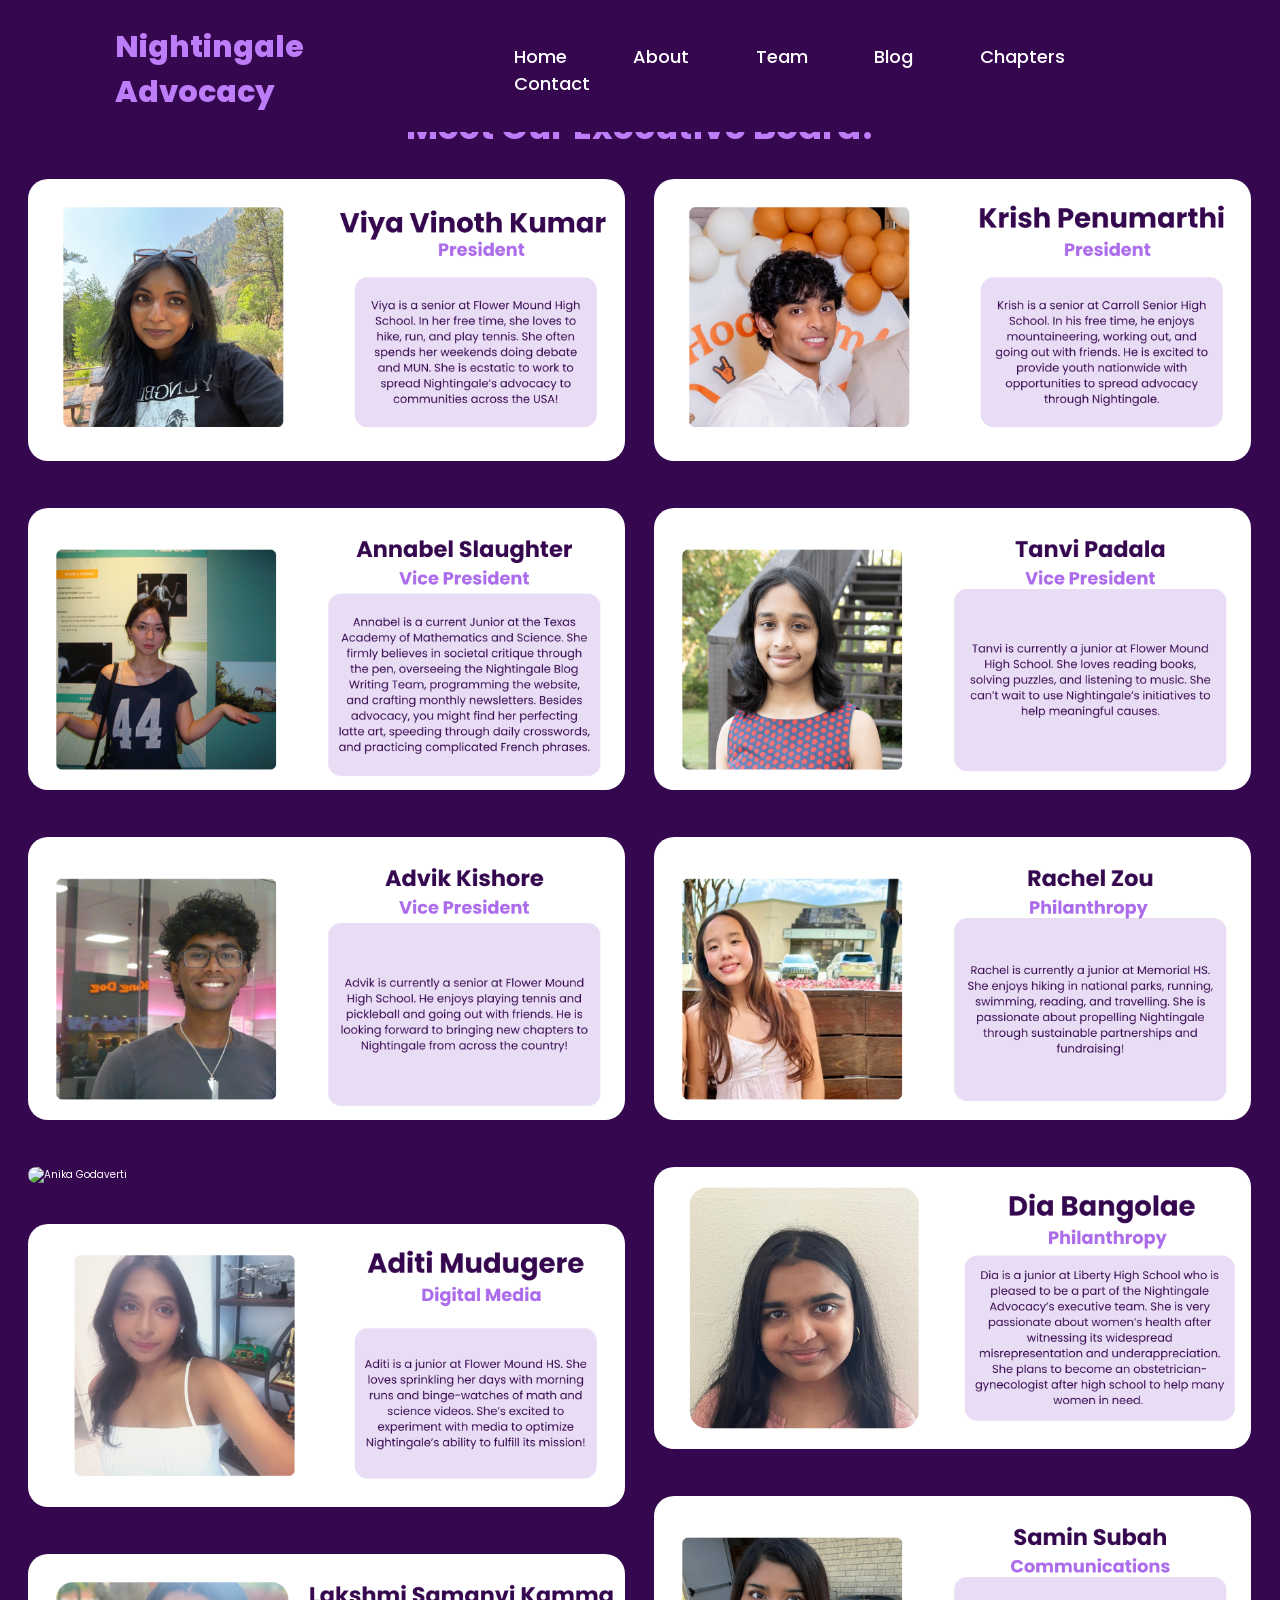
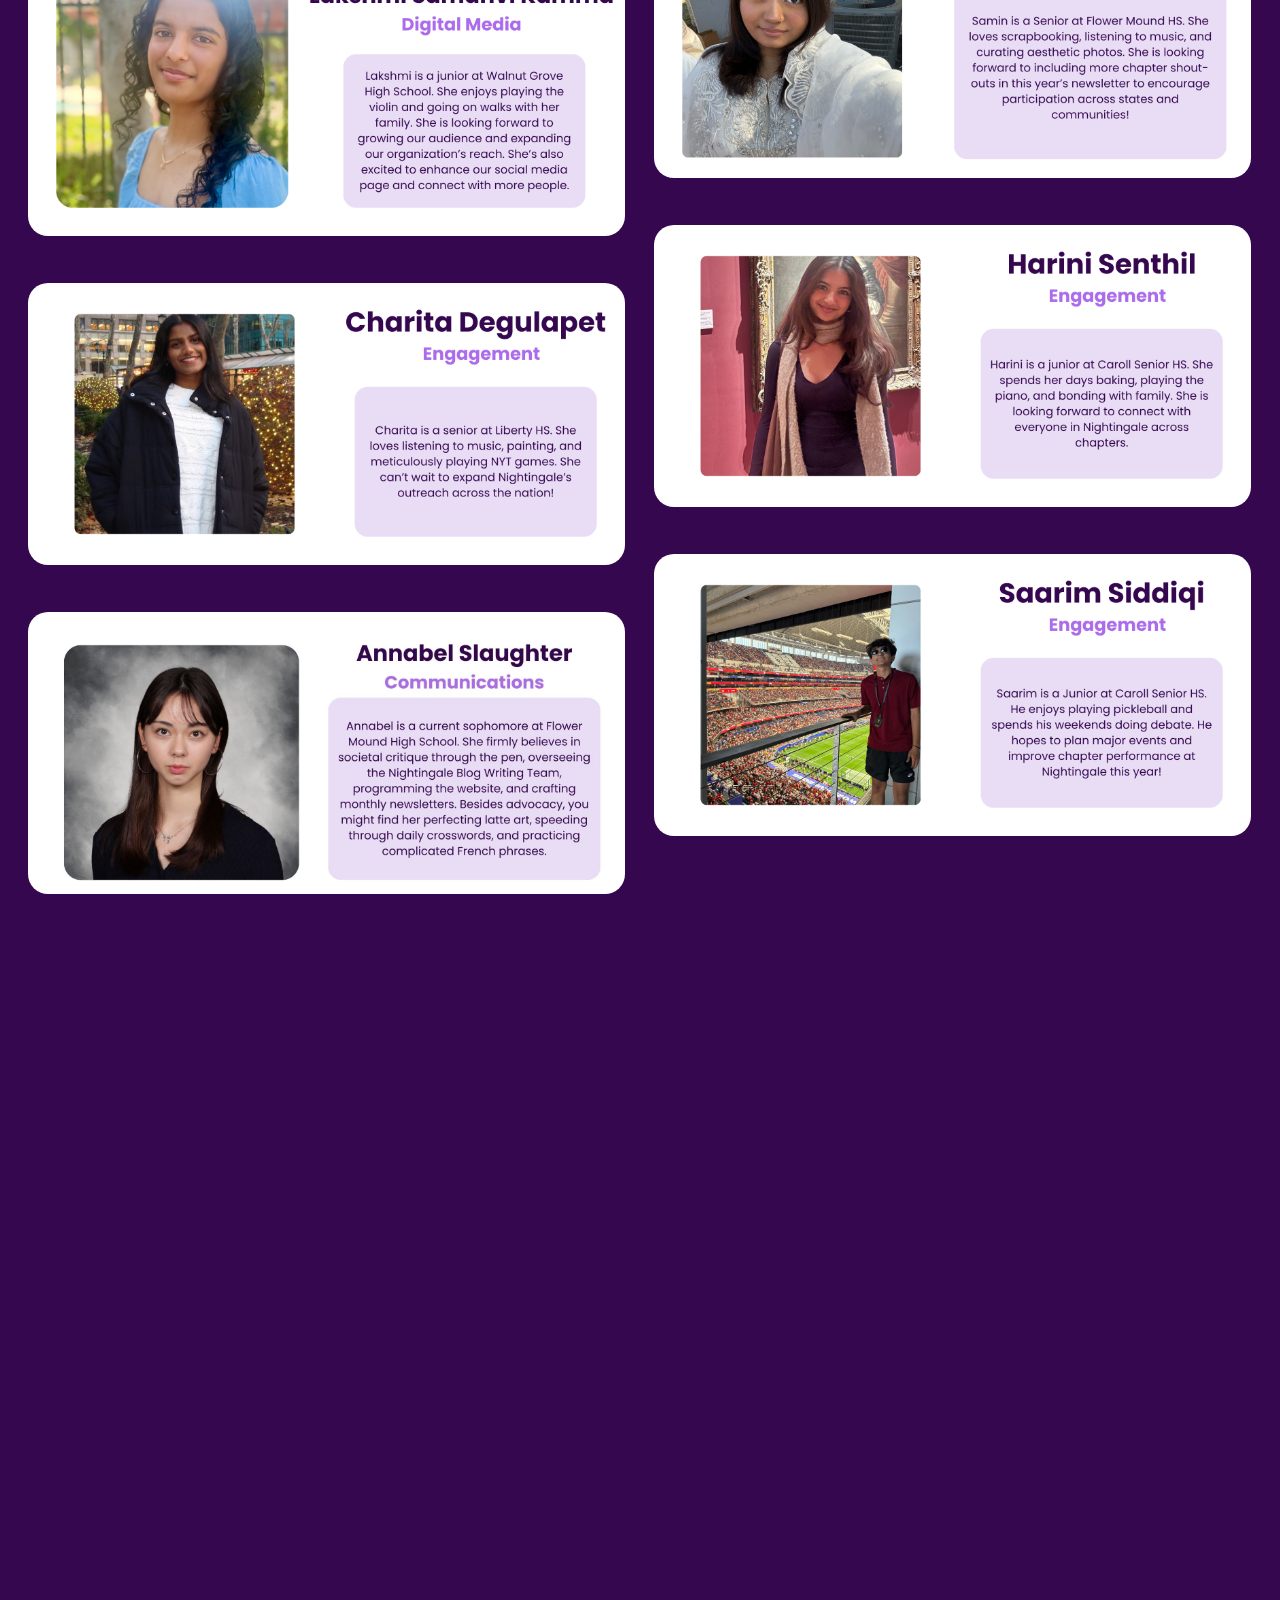
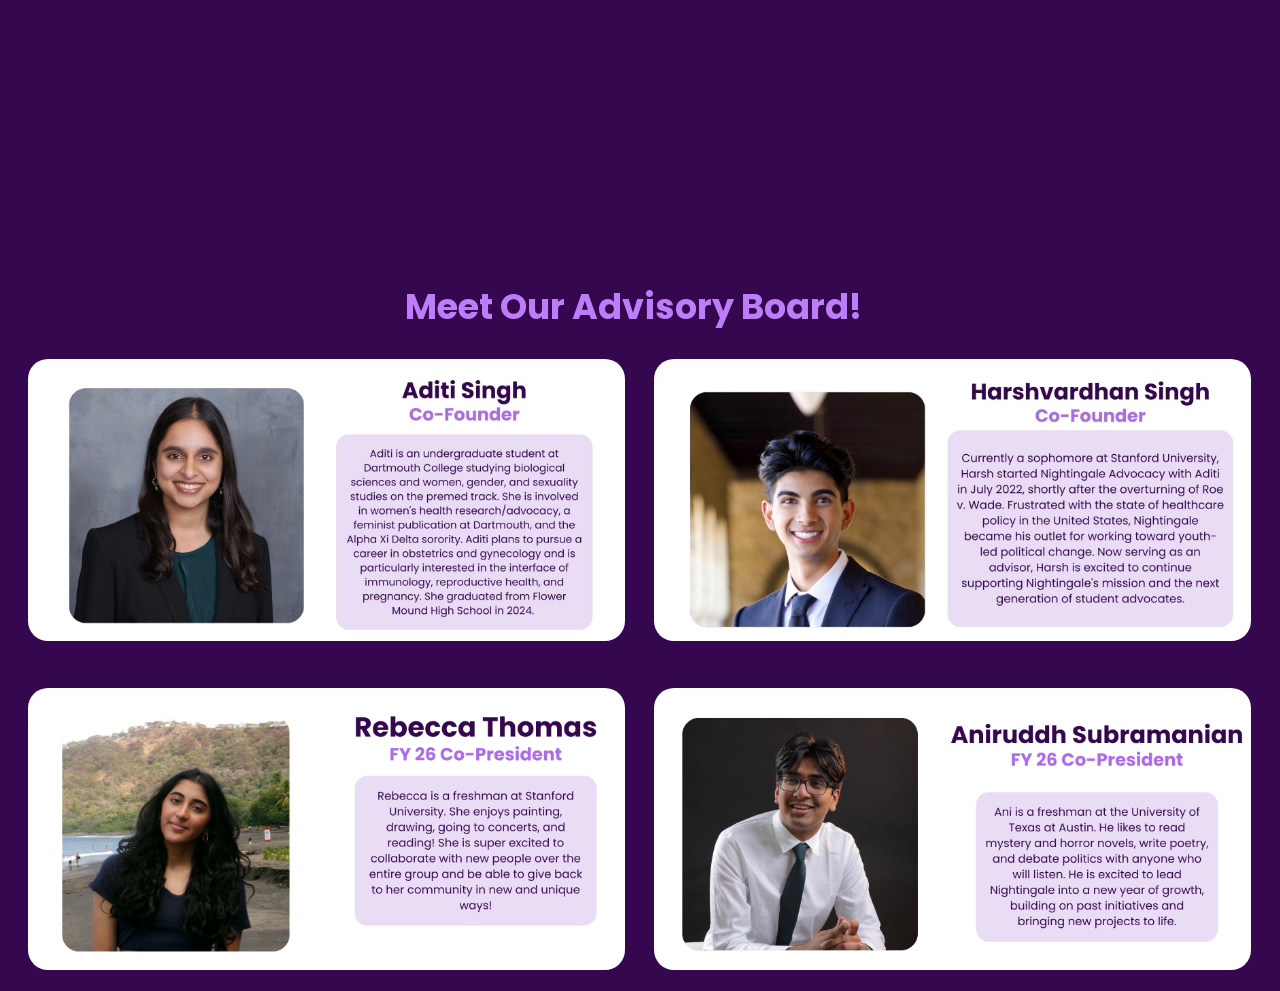
==== commit 1ca7ee14: "Update team.html fixing samin and aditi image alignment bugs   Signed-off-by: nightingaleadvocacy-l" ====
--- a/Ragebait/team.html
+++ b/Ragebait/team.html
@@ -63,10 +63,10 @@
 
       <div class="container">
         <div class="exec-cards-a">
-          <img src="images/Samin Subah.png" alt="Samin Subah" />
+          <img src="images/Aditi Mudugere.png" alt="Aditi Mudugere" />
         </div>
         <div class="exec-cards-b">
-          <img src="images/Aditi Mudugere.png" alt="Aditi Mudugere" />
+          <img src="images/Samin Subah.png" alt="Samin Subah" />
         </div>
       </div>
 
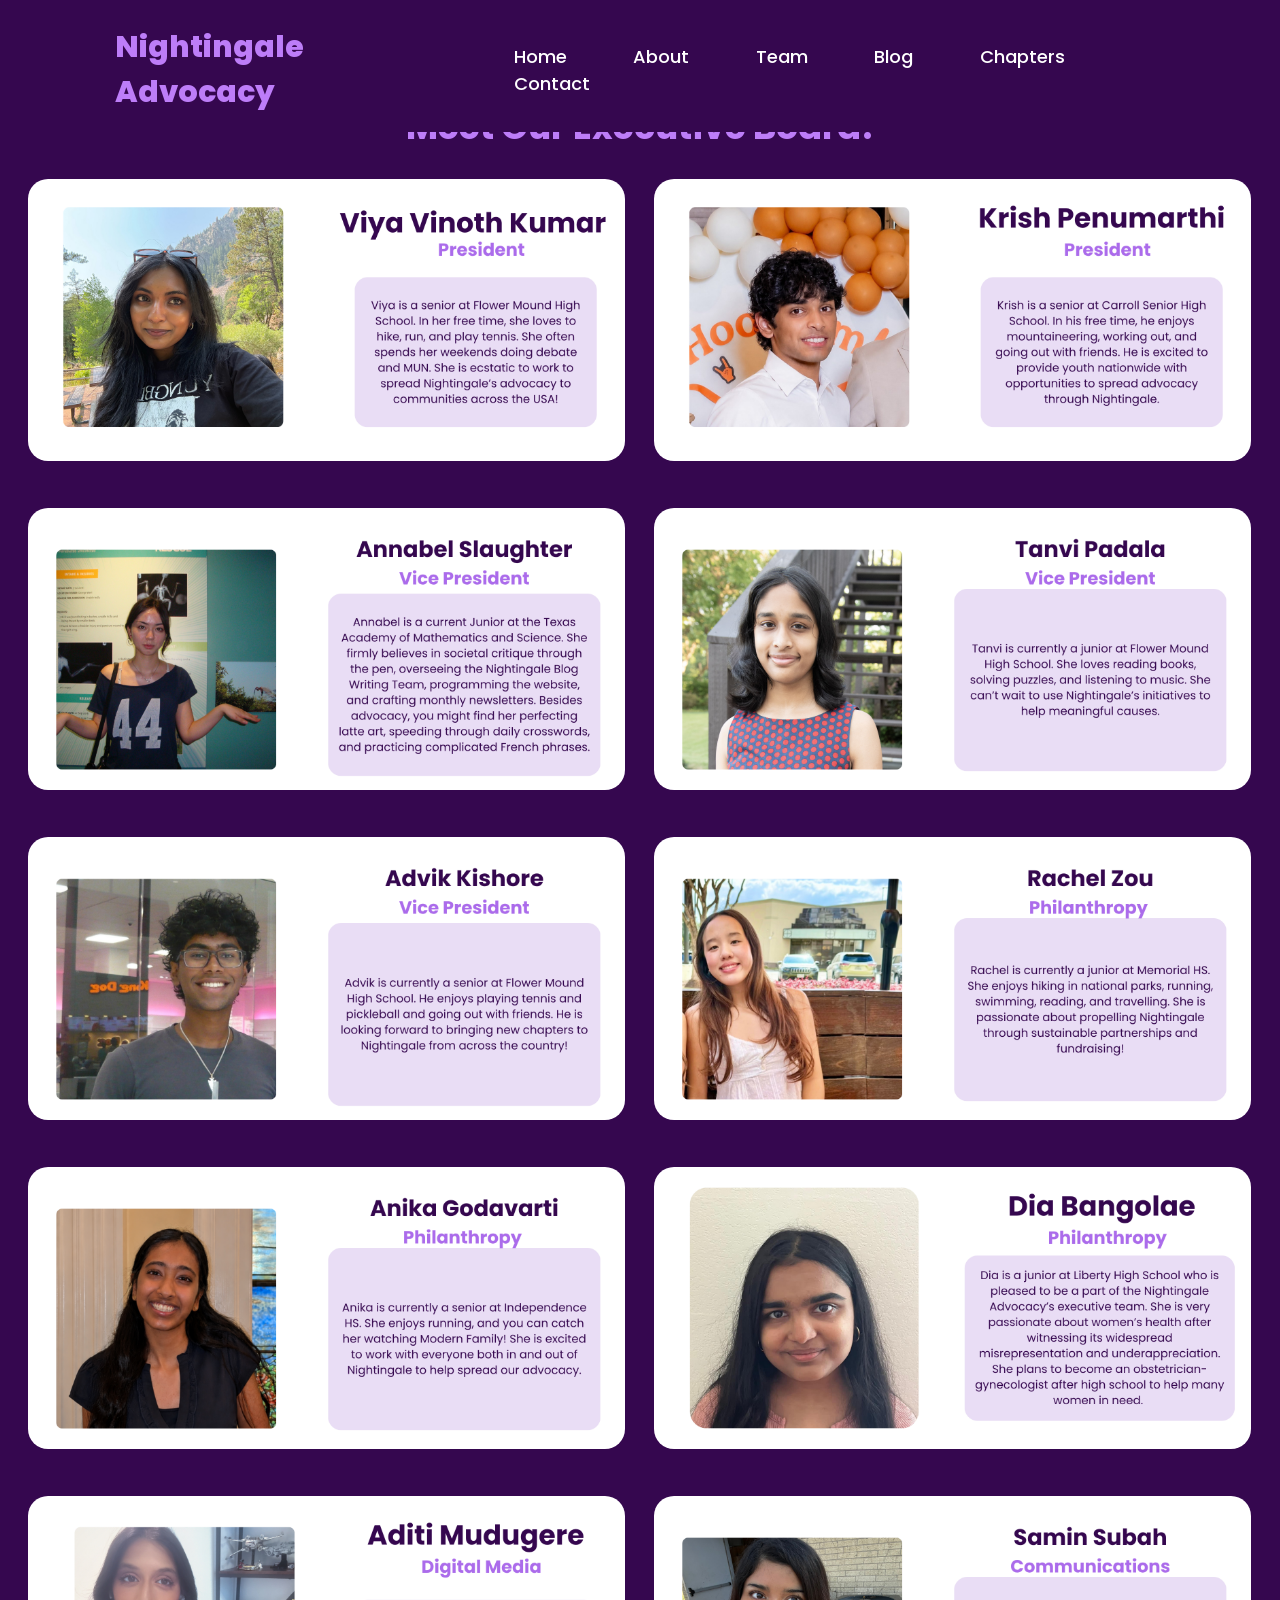
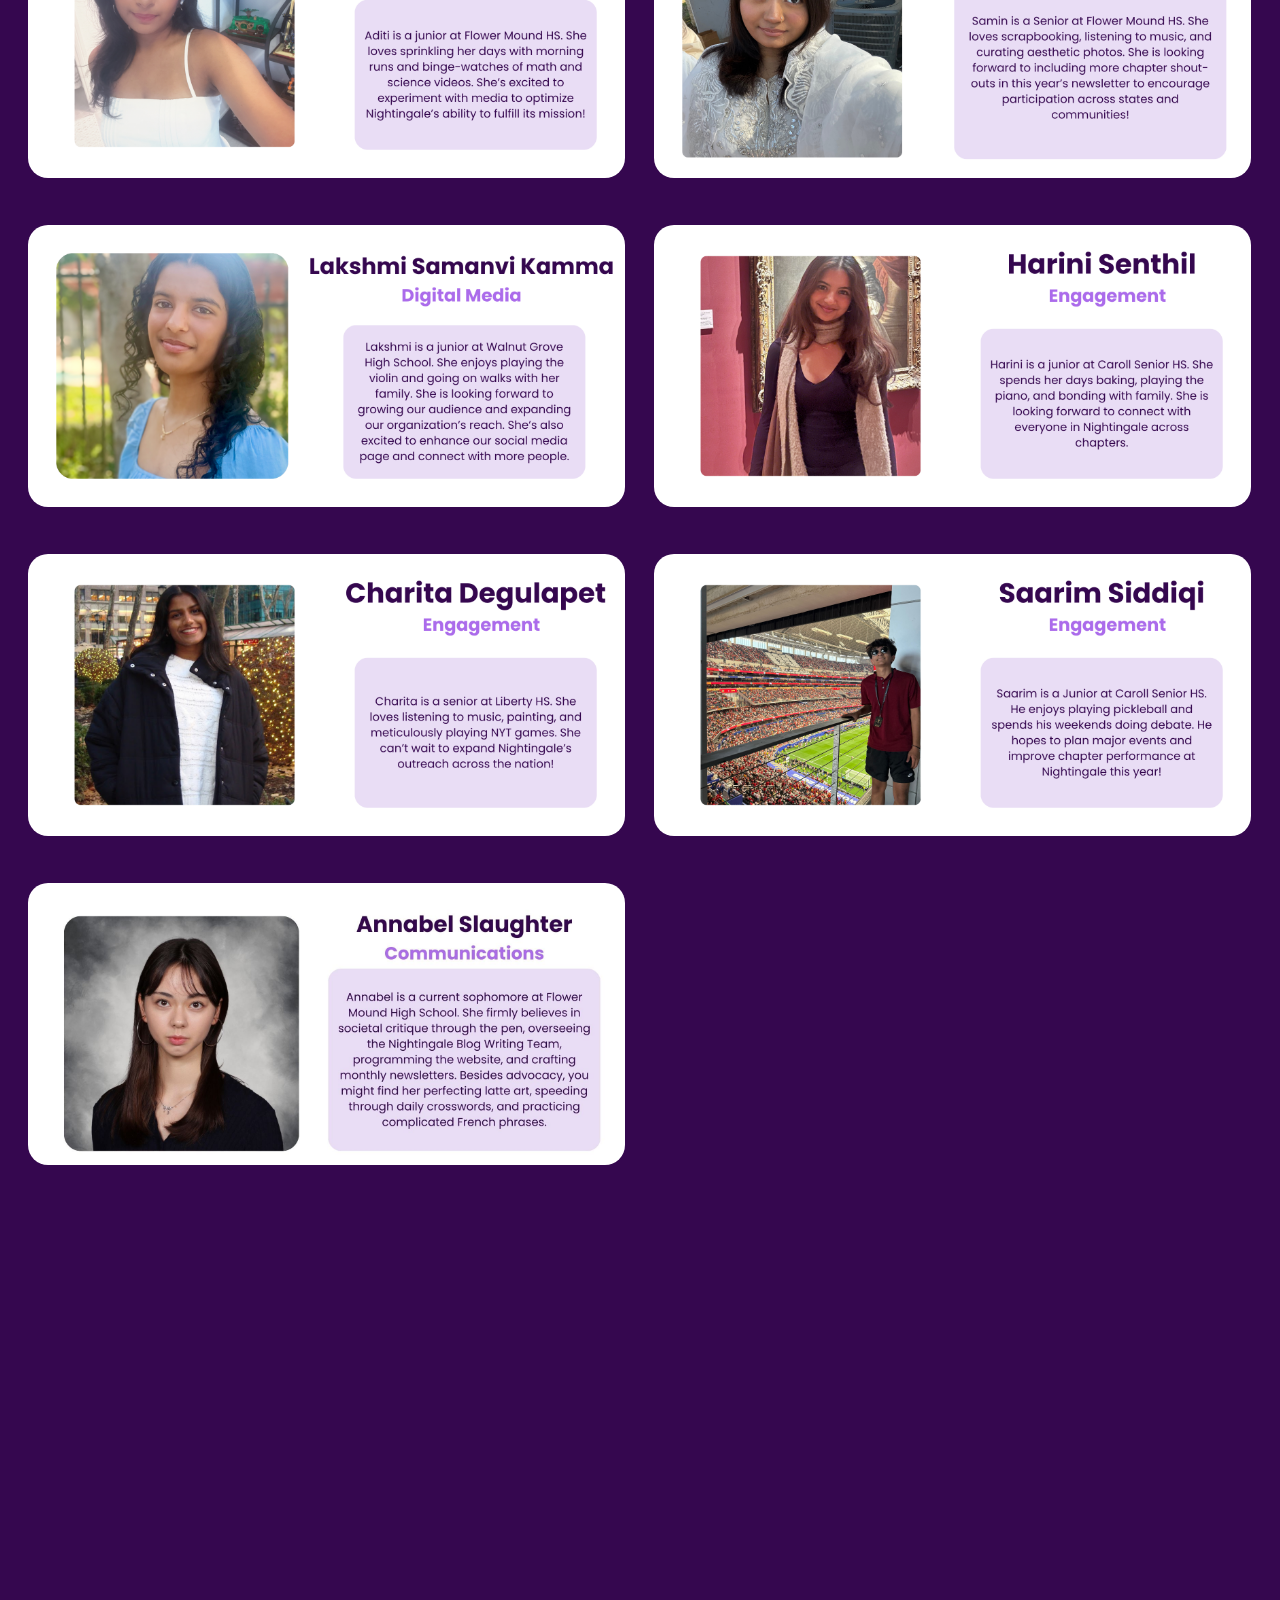
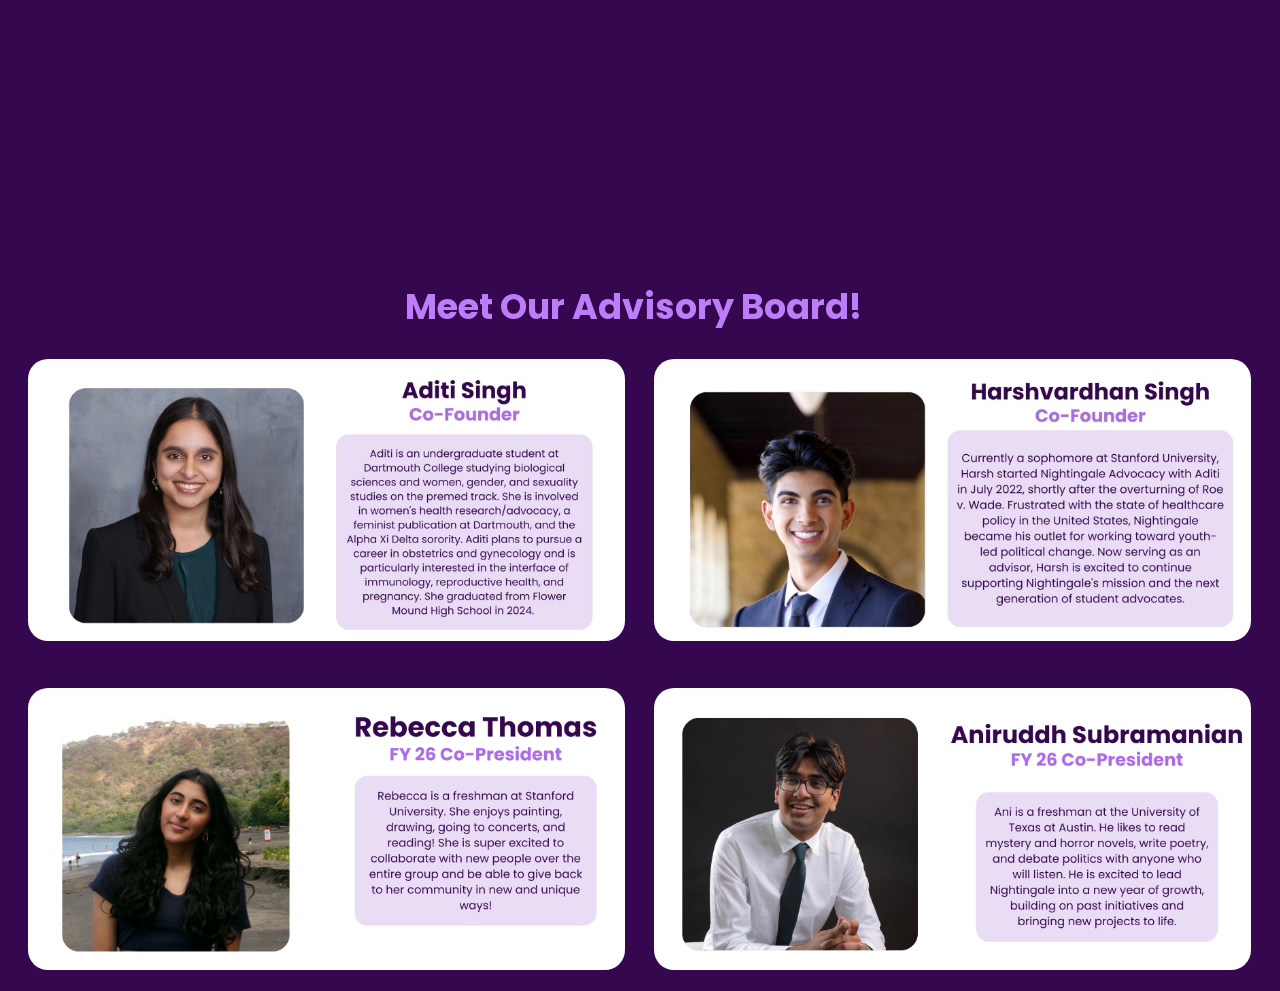
==== commit 6b55dfbc: "Update team.html fixed bug with Anika's bio loading  Signed-off-by: nightingaleadvocacy-lab <nightin" ====
--- a/Ragebait/team.html
+++ b/Ragebait/team.html
@@ -54,7 +54,7 @@
 
       <div class="container">
         <div class="exec-cards-a">
-          <img src="images/Anika Godaverti.png" alt="Anika Godaverti" />
+          <img src="images/Anika Godavarti.png" alt="Anika Godavarti" />
         </div>
         <div class="exec-cards-b">
           <img src="images/Dia Bagnole.png" alt="Dia Bangolae" />
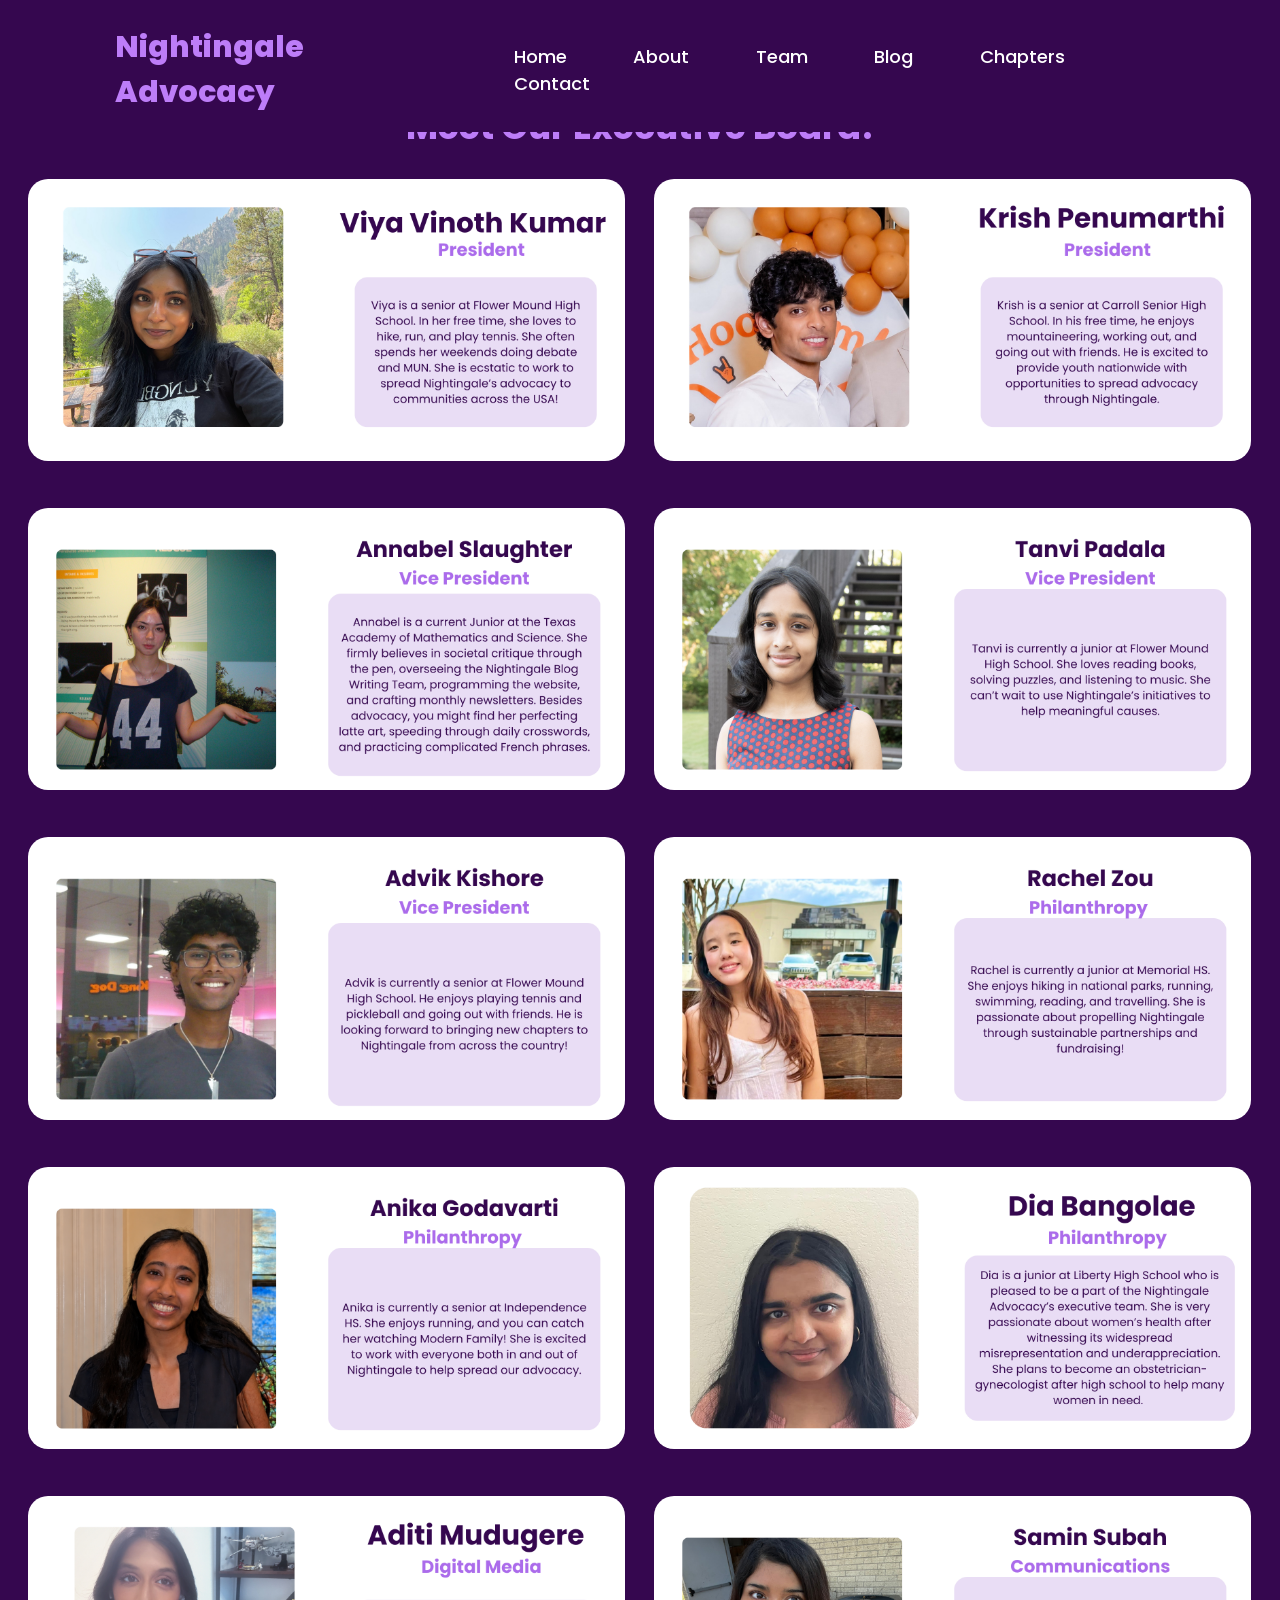
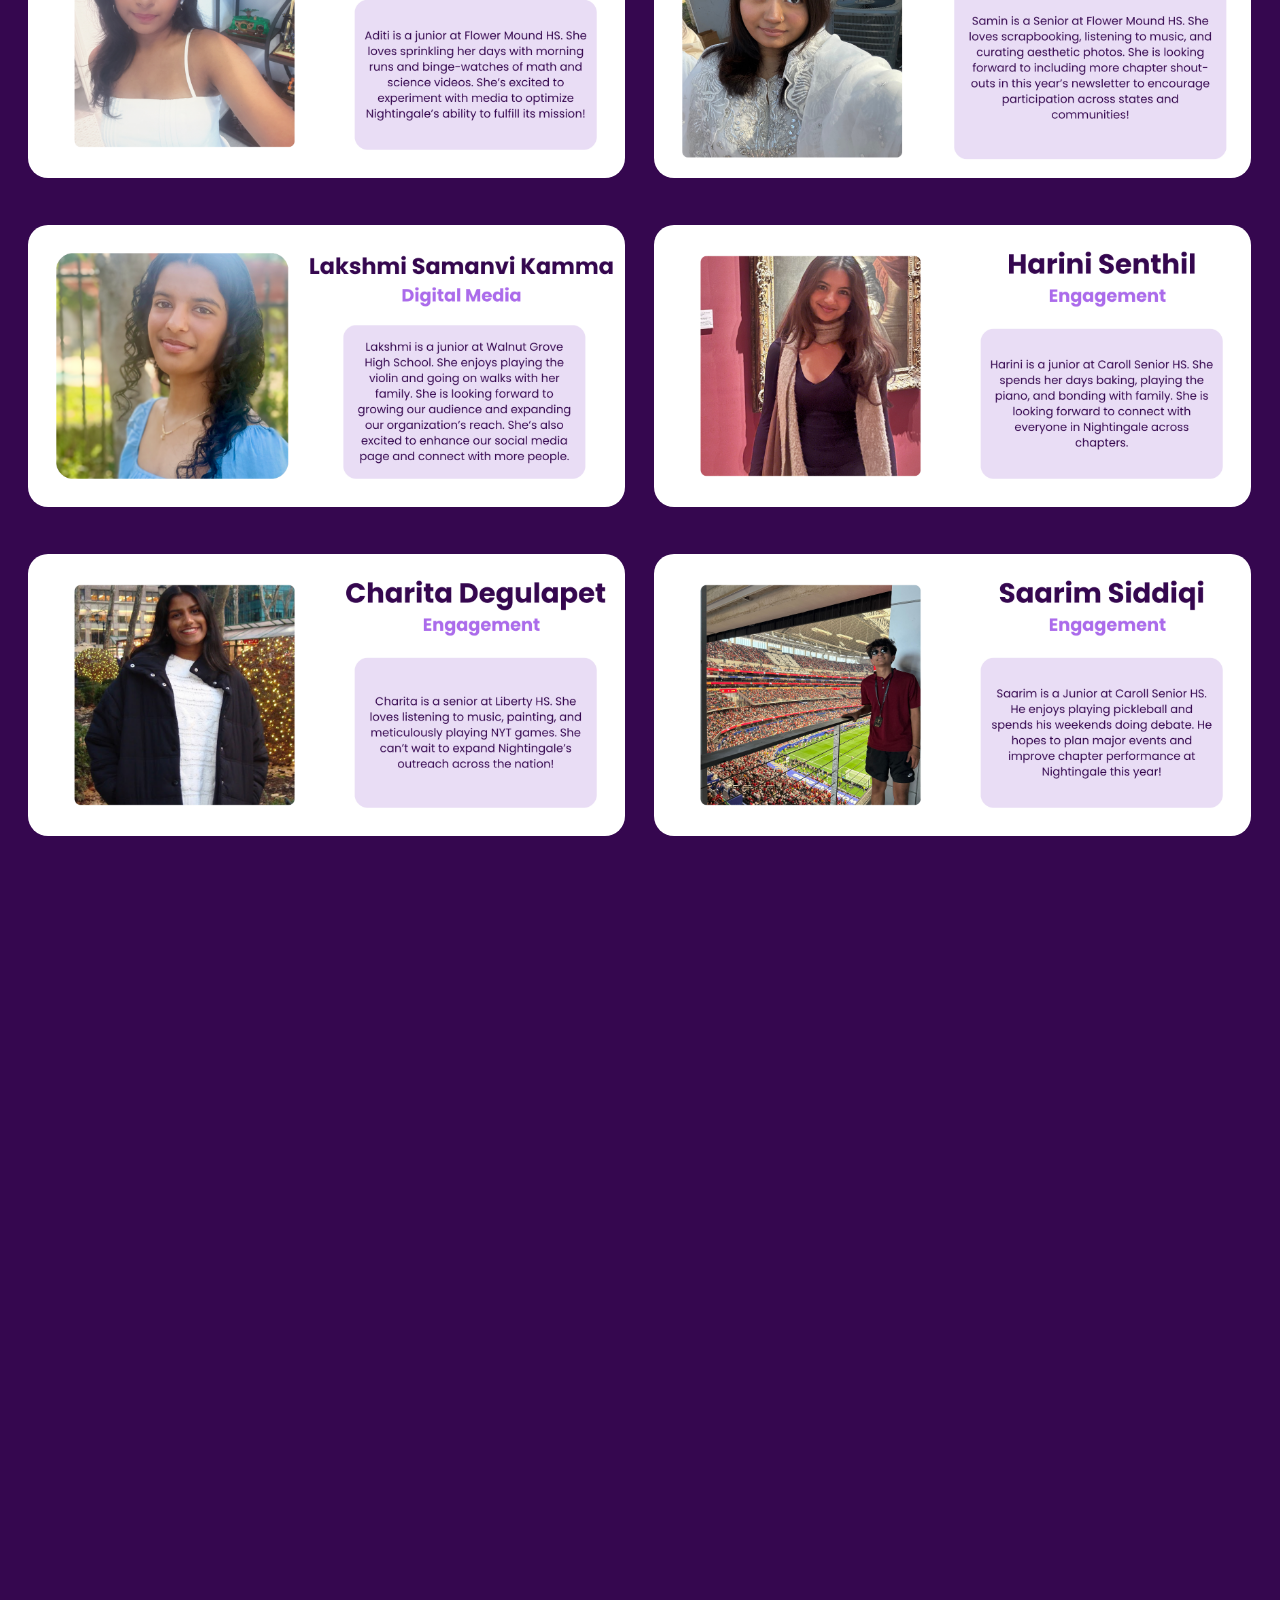
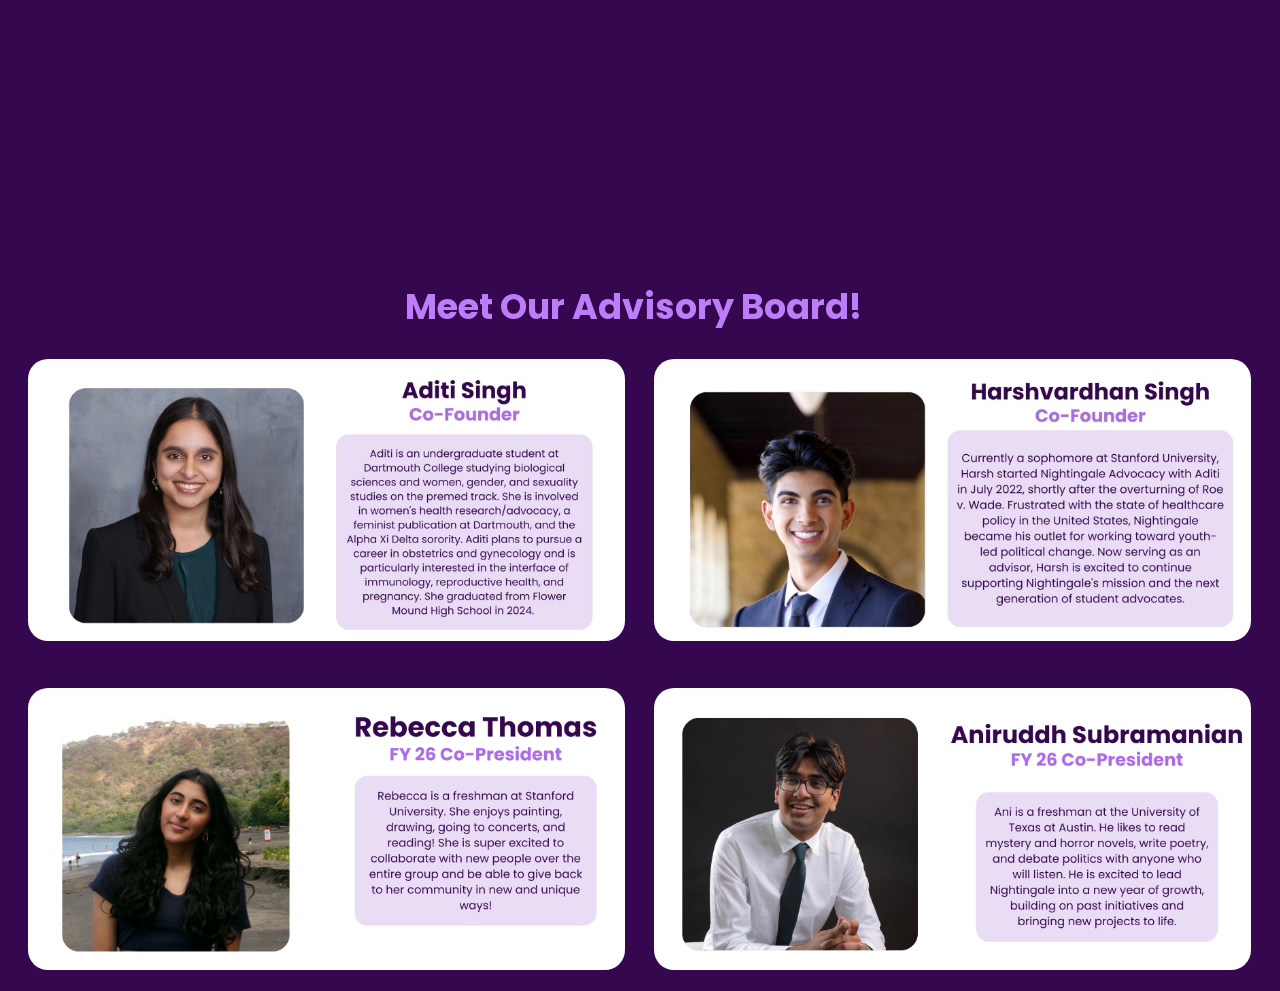
==== commit 14d53a58: "Update team.html removed annabel from communications (sorry I didn't realize this outdated card was " ====
--- a/Ragebait/team.html
+++ b/Ragebait/team.html
@@ -87,12 +87,6 @@
           <img src="images/Saris Siddiqi.png" alt="Saarim Siddiqi" />
         </div>
       </div>
-
-      <div class="container">
-        <div class="exec-cards-a">
-          <img src="images/annabel.jpg" alt="Annabel Slaughter" />
-        </div>
-      </div>
     </section>
 
     <section class="advisory">
--- a/Ragebait/style.css
+++ b/Ragebait/style.css
@@ -235,19 +235,22 @@
 }
 
 @keyframes words{
-    0%, 20%{
+    0%, 16%{
         content: "a youth-led nonprofit";
     }
-    21%, 40%{
-        content: "1.7K+ student advocates";
-        }
-    41%, 60%{
+    17%, 32%{
+        content: "@nightingaleadvocacy";
+    }
+    33%, 51%{
+        content: "1.7k+ student advocates";
+    }
+    52%, 68%{
         content: "next-gen policy reform";
     }
-    61%, 80%{
+    69%, 85%{
         content: "50+ chapters nationwide";
     }
-    81%, 100%{
+    86%, 100%{
         content: "the future of healthcare";
     }
 }
@@ -694,4 +697,4 @@
 
 a:active {
   color: #35074f;
-}+}
